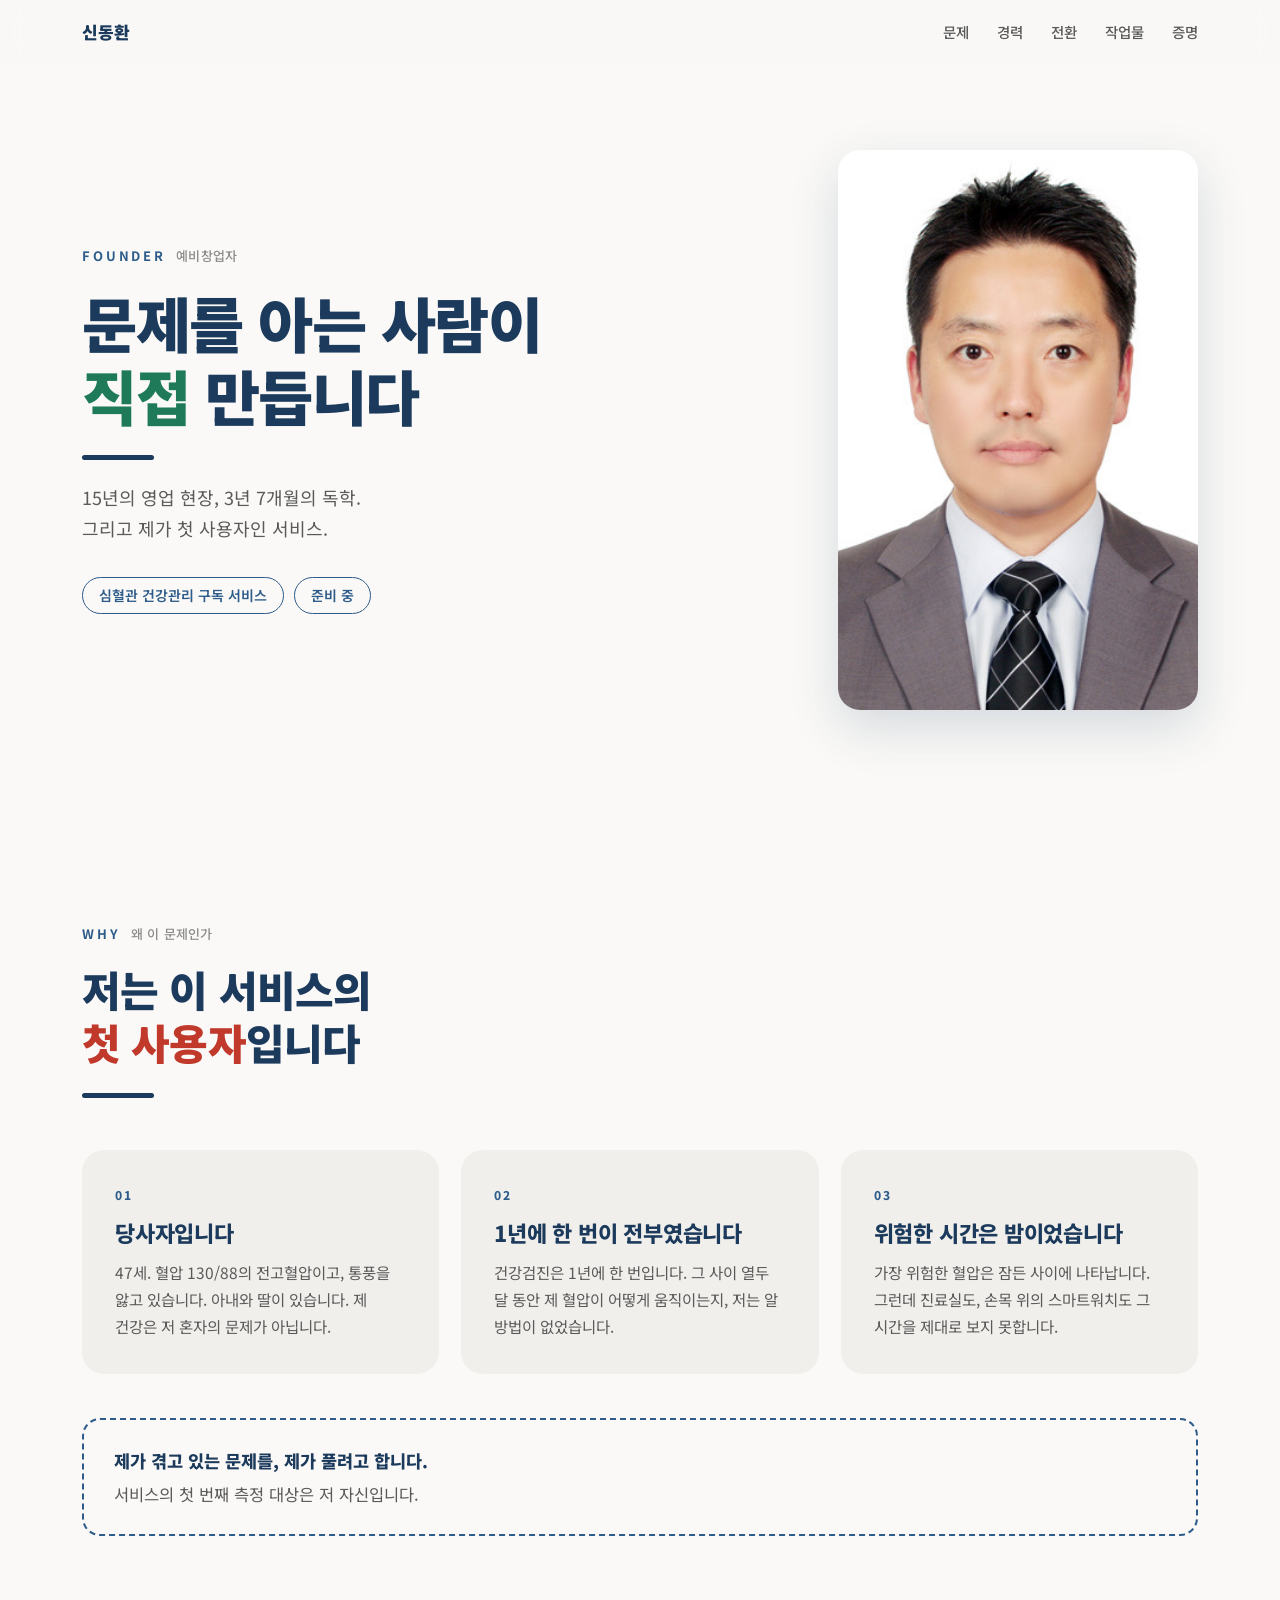
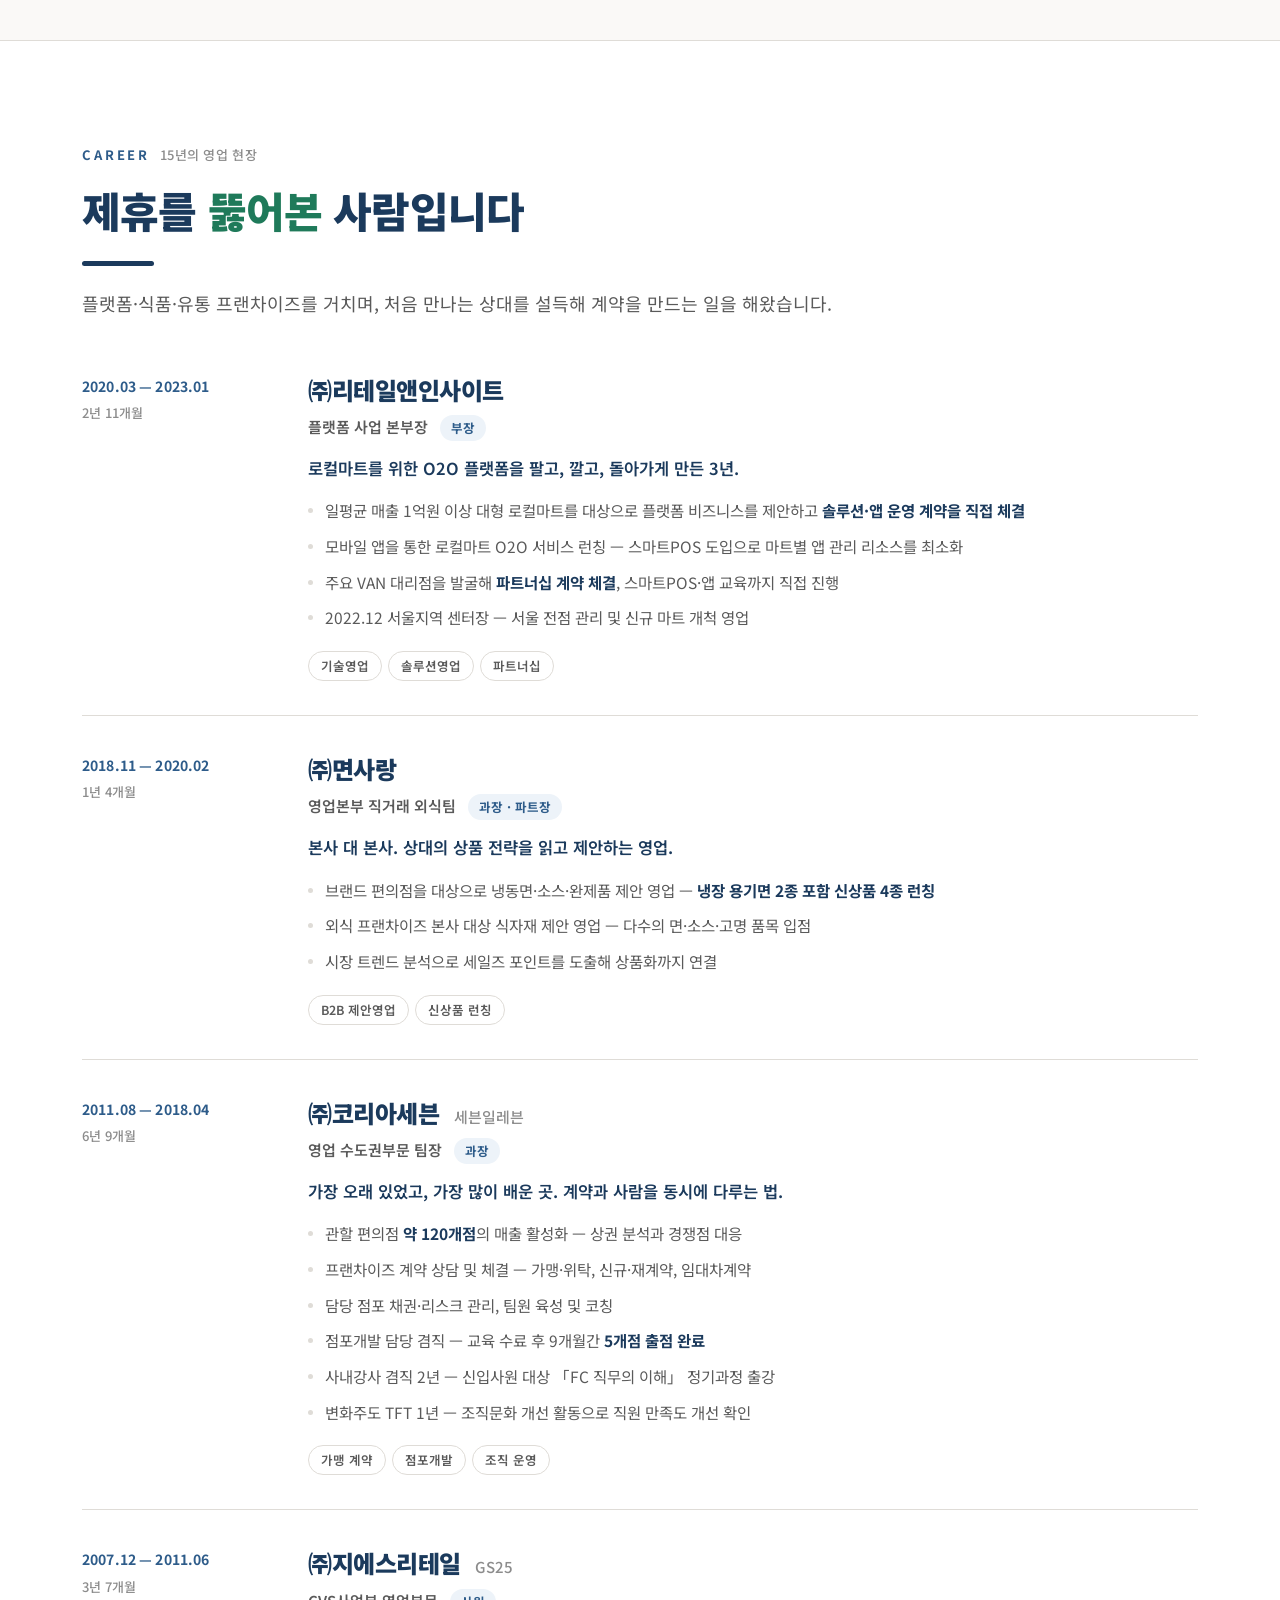
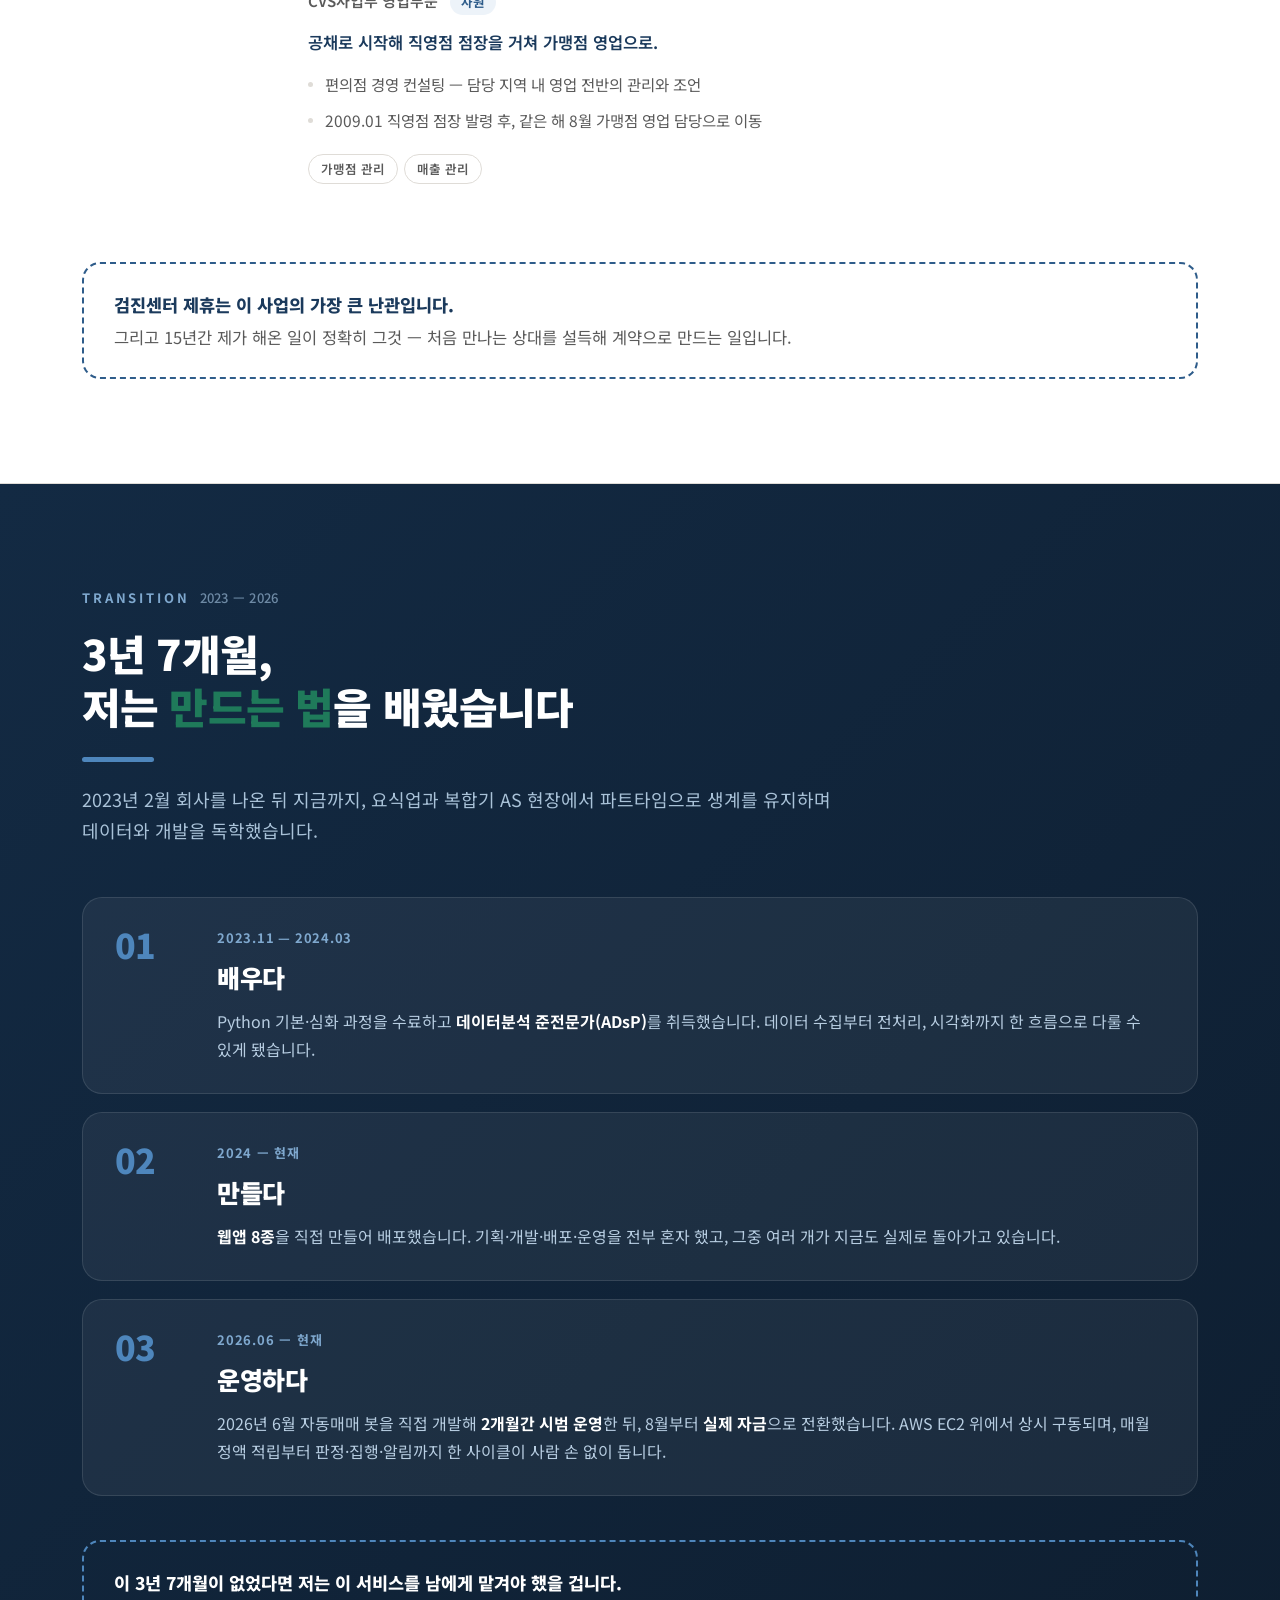
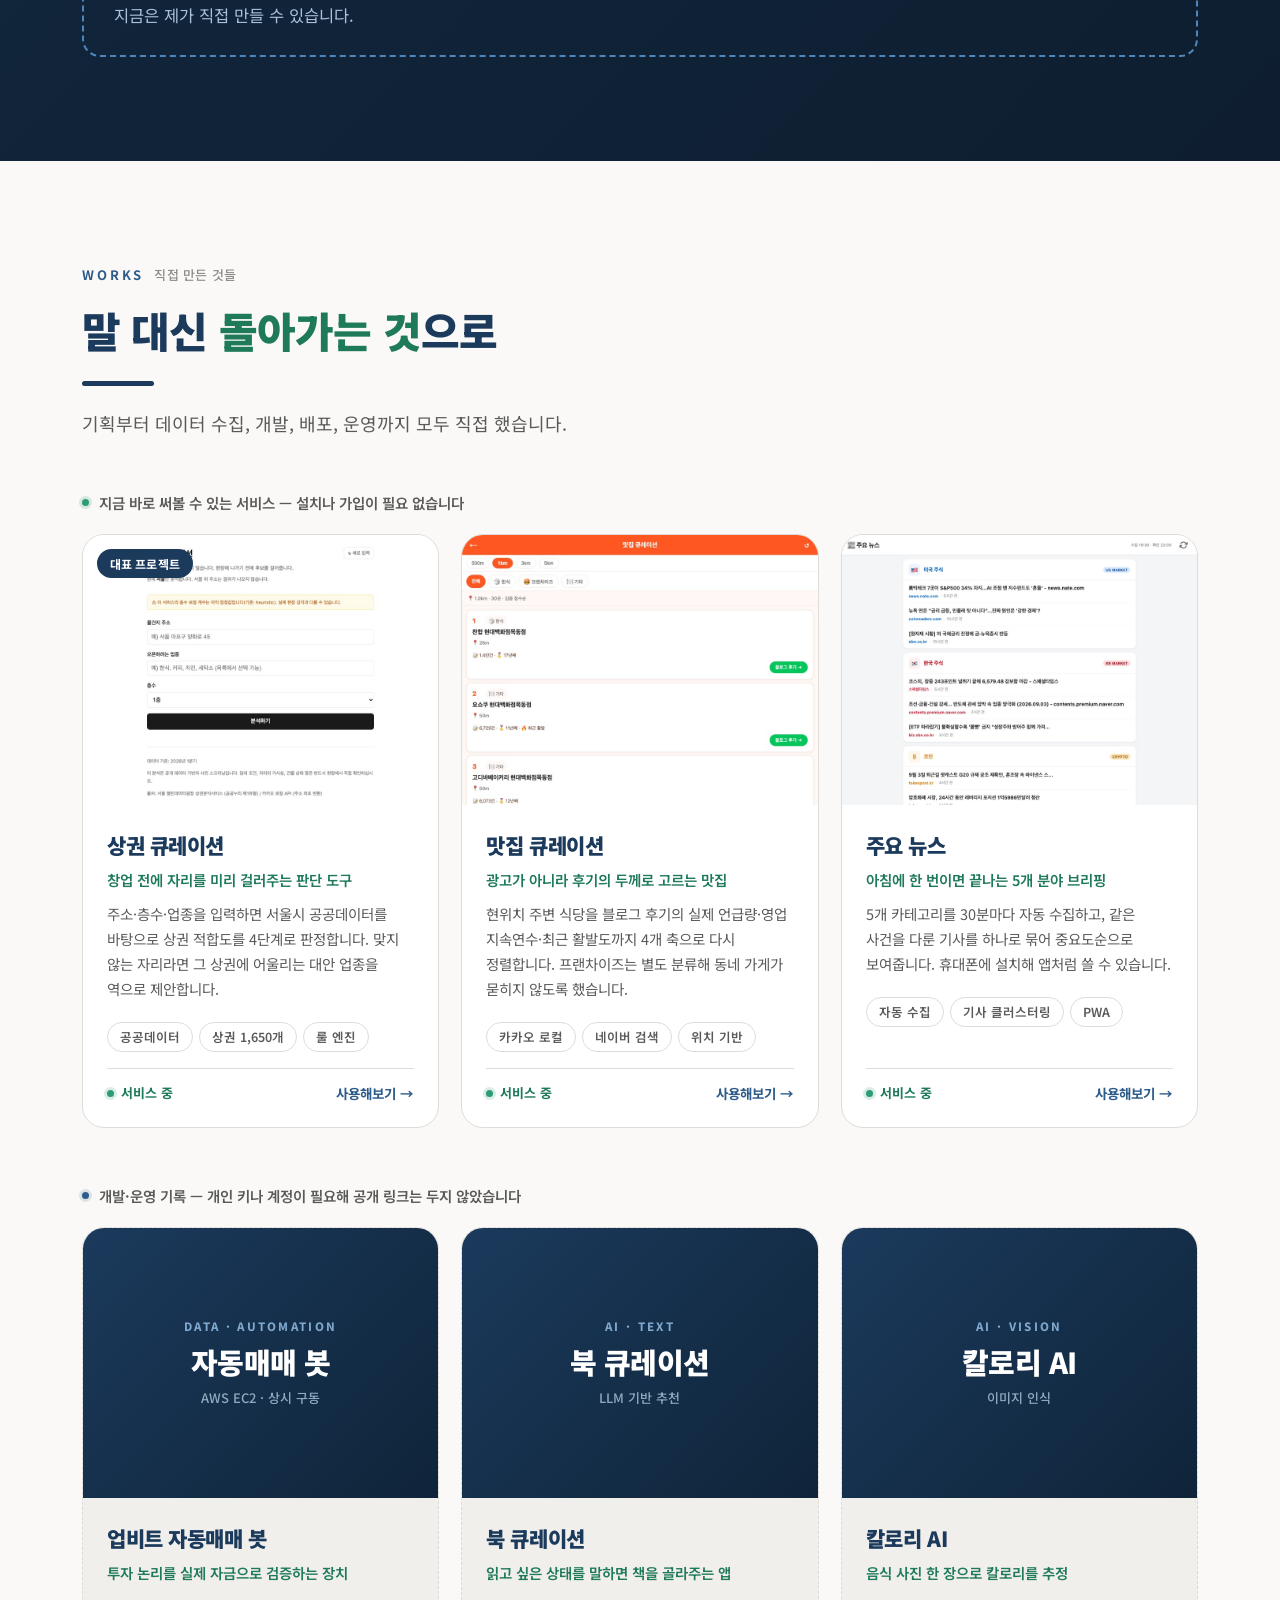
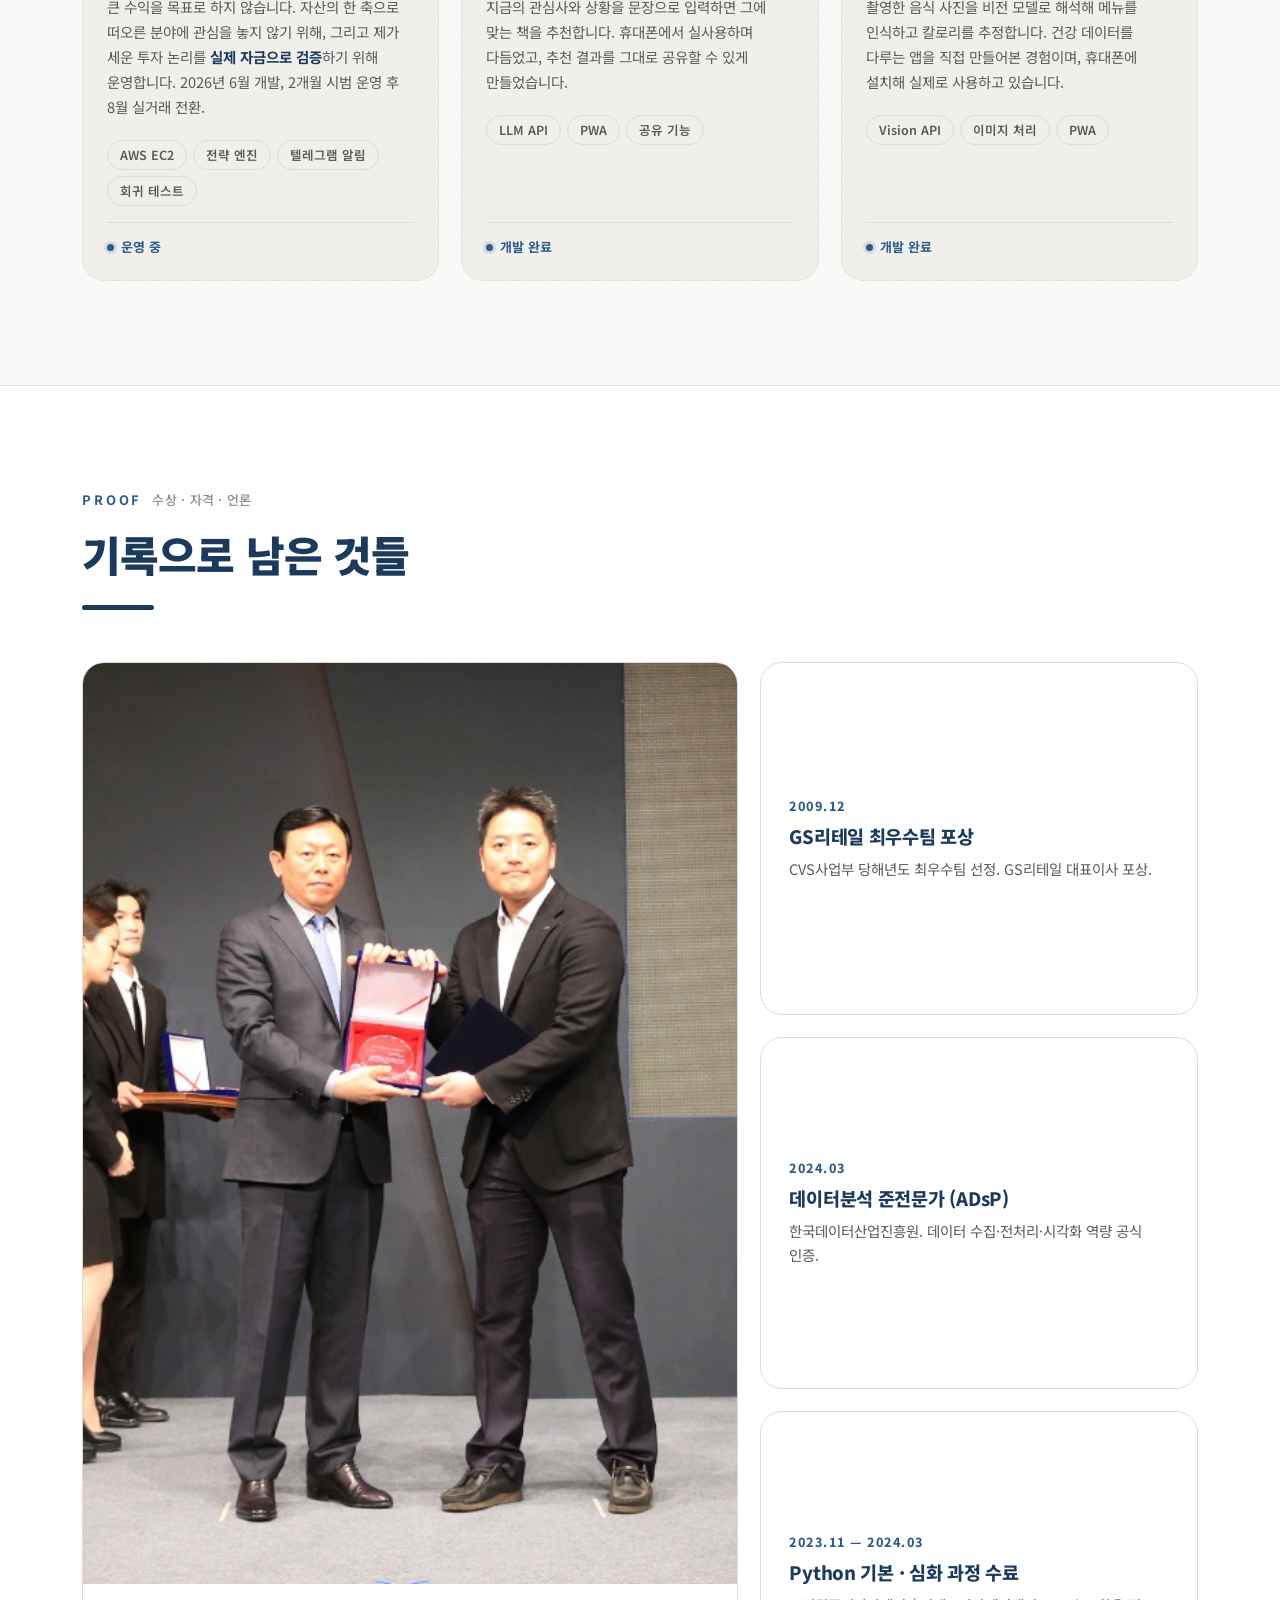
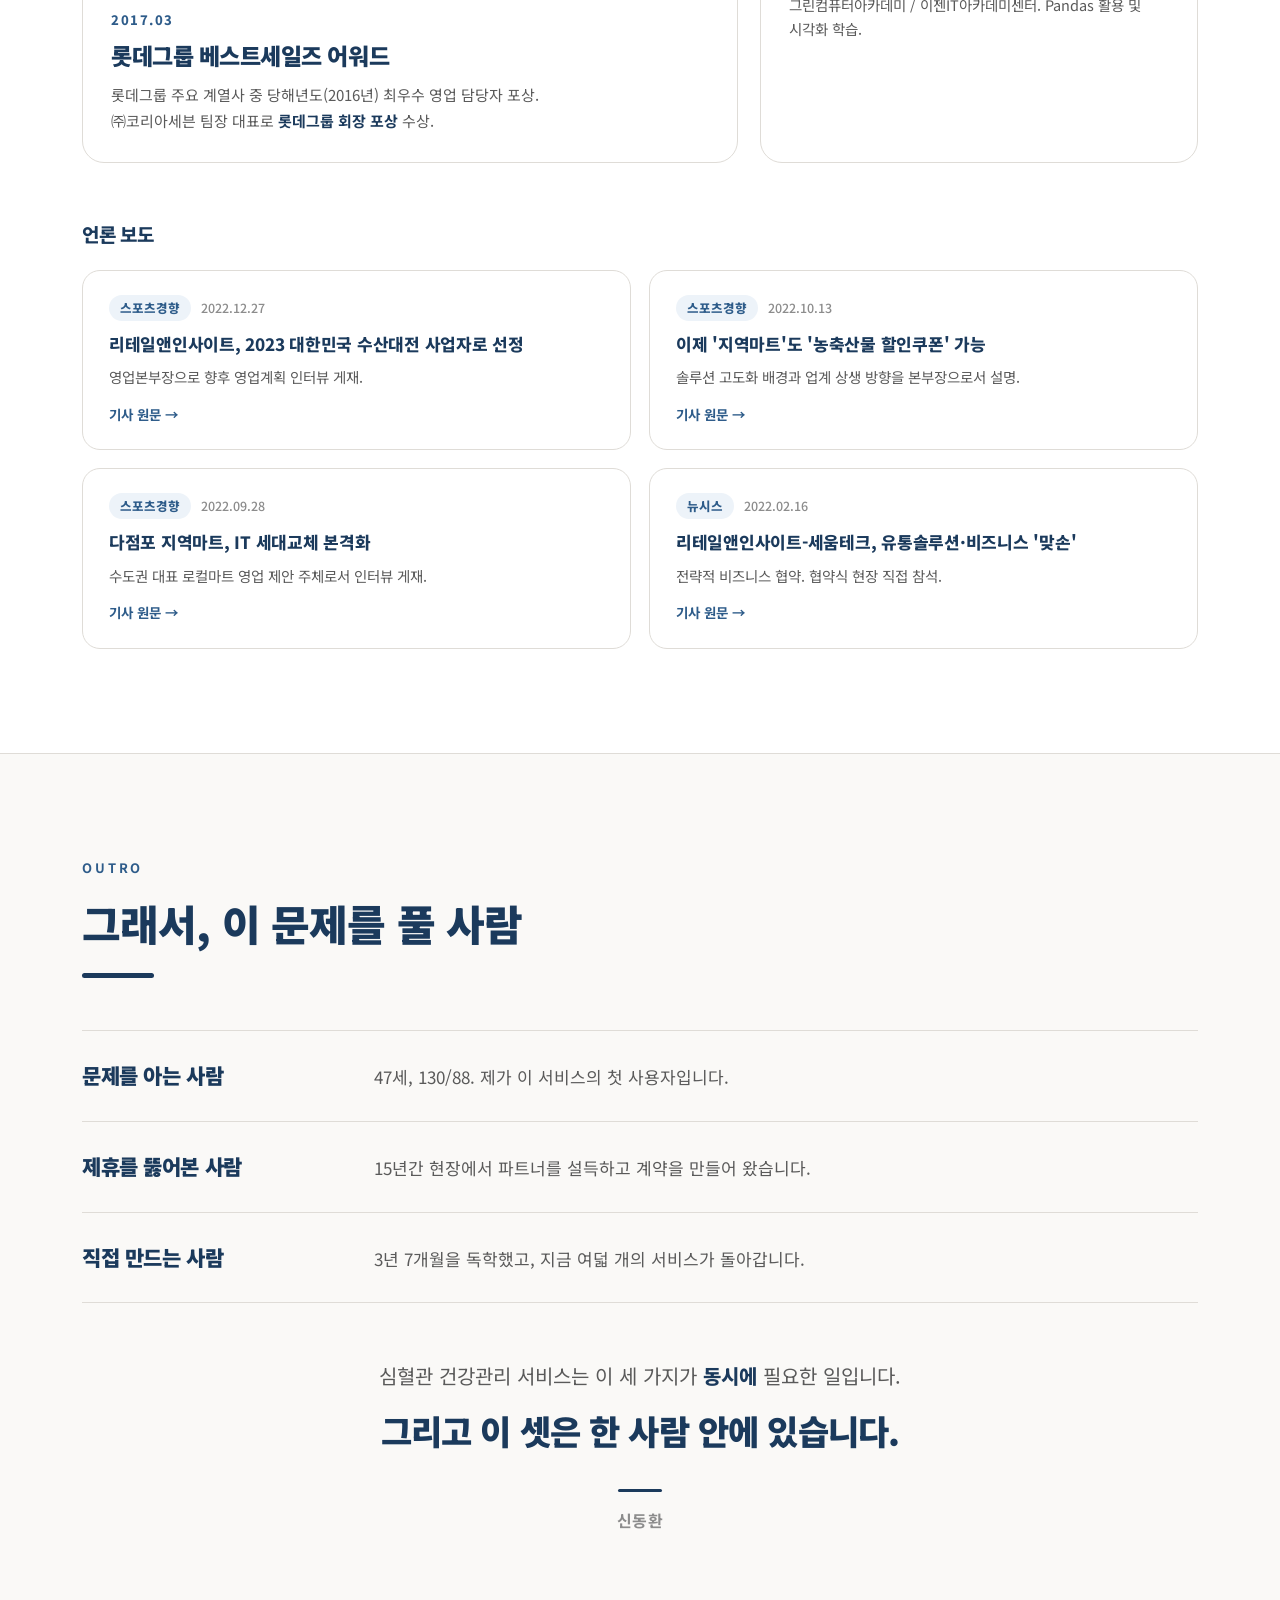
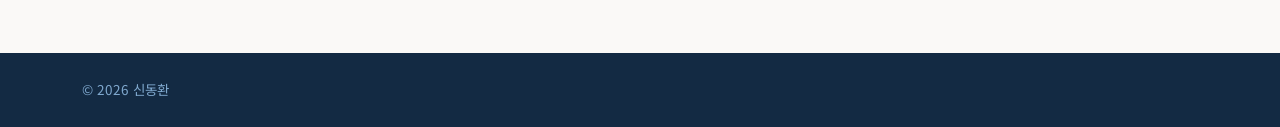
==== index.html @ 1e77ab11 "경력기술서 홈페이지 초판 — 모두의창업 지원용 구직용 career 홈페이지와 분리된 창업 문맥 전용 페이지. 7개 섹션(Hero/왜 이 문제인가/경력/전환/작업물/증명/아웃트로)," ====
<!doctype html>
<html lang="ko">
<head>
<meta charset="utf-8">
<meta name="viewport" content="width=device-width,initial-scale=1">
<title>신동환 | 심혈관 건강관리 서비스를 준비하는 사람</title>
<meta name="description" content="15년 영업 현장과 3년 7개월의 독학. 야간 고혈압을 찾아 검진까지 연결하는 심혈관 건강관리 구독 서비스를 준비하고 있습니다.">
<meta property="og:type" content="website">
<meta property="og:title" content="신동환 | 문제를 아는 사람이 직접 만듭니다">
<meta property="og:description" content="15년 영업 현장과 3년 7개월의 독학. 심혈관 건강관리 구독 서비스를 준비하고 있습니다.">
<link rel="preconnect" href="https://fonts.googleapis.com">
<link rel="preconnect" href="https://fonts.gstatic.com" crossorigin>
<link href="https://fonts.googleapis.com/css2?family=Noto+Sans+KR:wght@300;400;500;700;900&display=swap" rel="stylesheet">
<link rel="stylesheet" href="style.css?v=20260910">
</head>
<body>

<!-- ============ NAV ============ -->
<nav id="nav">
  <div class="container nav-inner">
    <a href="#top" class="nav-logo">신동환</a>
    <ul class="nav-menu">
      <li><a href="#why">문제</a></li>
      <li><a href="#career">경력</a></li>
      <li><a href="#transition">전환</a></li>
      <li><a href="#works">작업물</a></li>
      <li><a href="#proof">증명</a></li>
    </ul>
  </div>
</nav>

<!-- ============ 1. HERO ============ -->
<header id="top" class="hero">
  <div class="container hero-inner">
    <div class="hero-text">
      <div class="label r" style="--i:1">FOUNDER<span class="ko">예비창업자</span></div>
      <h1 class="r" style="--i:2">문제를 아는 사람이<br><span class="gr">직접</span> 만듭니다</h1>
      <div class="rule r" style="--i:3"></div>
      <p class="sub r" style="--i:4">15년의 영업 현장, 3년 7개월의 독학.<br>그리고 제가 첫 사용자인 서비스.</p>
      <div class="hero-tags r" style="--i:5">
        <span class="chip">심혈관 건강관리 구독 서비스</span>
        <span class="chip">준비 중</span>
      </div>
    </div>
    <div class="hero-photo r" style="--i:3">
      <img src="assets/profile.jpg" alt="신동환" width="420" height="560">
    </div>
  </div>
</header>

<!-- ============ 2. WHY ============ -->
<section id="why" class="section">
  <div class="container">
    <div class="head fade-up">
      <div class="label">WHY<span class="ko">왜 이 문제인가</span></div>
      <h2>저는 이 서비스의<br><span class="em">첫 사용자</span>입니다</h2>
      <div class="rule"></div>
    </div>

    <div class="grid g3">
      <div class="card fade-up">
        <div class="num">01</div>
        <h3>당사자입니다</h3>
        <p>47세. 혈압 130/88의 전고혈압이고, 통풍을 앓고 있습니다. 아내와 딸이 있습니다. 제 건강은 저 혼자의 문제가 아닙니다.</p>
      </div>
      <div class="card fade-up" style="transition-delay:.1s">
        <div class="num">02</div>
        <h3>1년에 한 번이 전부였습니다</h3>
        <p>건강검진은 1년에 한 번입니다. 그 사이 열두 달 동안 제 혈압이 어떻게 움직이는지, 저는 알 방법이 없었습니다.</p>
      </div>
      <div class="card fade-up" style="transition-delay:.2s">
        <div class="num">03</div>
        <h3>위험한 시간은 밤이었습니다</h3>
        <p>가장 위험한 혈압은 잠든 사이에 나타납니다. 그런데 진료실도, 손목 위의 스마트워치도 그 시간을 제대로 보지 못합니다.</p>
      </div>
    </div>

    <div class="callout fade-up">
      <b>제가 겪고 있는 문제를, 제가 풀려고 합니다.</b>
      서비스의 첫 번째 측정 대상은 저 자신입니다.
    </div>
  </div>
</section>

<!-- ============ 3. CAREER ============ -->
<section id="career" class="section section-alt">
  <div class="container">
    <div class="head fade-up">
      <div class="label">CAREER<span class="ko">15년의 영업 현장</span></div>
      <h2>제휴를 <span class="gr">뚫어본</span> 사람입니다</h2>
      <div class="rule"></div>
      <p class="sub">플랫폼·식품·유통 프랜차이즈를 거치며, 처음 만나는 상대를 설득해 계약을 만드는 일을 해왔습니다.</p>
    </div>

    <div class="tl">

      <article class="tl-item fade-up">
        <div class="tl-period">
          <span class="tl-date">2020.03 — 2023.01</span>
          <span class="tl-dur">2년 11개월</span>
        </div>
        <div class="tl-body">
          <div class="tl-co">㈜리테일앤인사이트</div>
          <div class="tl-role">플랫폼 사업 본부장 <span class="tl-rank">부장</span></div>
          <p class="tl-lead">로컬마트를 위한 O2O 플랫폼을 팔고, 깔고, 돌아가게 만든 3년.</p>
          <ul class="tl-list">
            <li>일평균 매출 1억원 이상 대형 로컬마트를 대상으로 플랫폼 비즈니스를 제안하고 <b>솔루션·앱 운영 계약을 직접 체결</b></li>
            <li>모바일 앱을 통한 로컬마트 O2O 서비스 런칭 — 스마트POS 도입으로 마트별 앱 관리 리소스를 최소화</li>
            <li>주요 VAN 대리점을 발굴해 <b>파트너십 계약 체결</b>, 스마트POS·앱 교육까지 직접 진행</li>
            <li>2022.12 서울지역 센터장 — 서울 전점 관리 및 신규 마트 개척 영업</li>
          </ul>
          <div class="tl-tags"><span class="chip sm">기술영업</span><span class="chip sm">솔루션영업</span><span class="chip sm">파트너십</span></div>
        </div>
      </article>

      <article class="tl-item fade-up">
        <div class="tl-period">
          <span class="tl-date">2018.11 — 2020.02</span>
          <span class="tl-dur">1년 4개월</span>
        </div>
        <div class="tl-body">
          <div class="tl-co">㈜면사랑</div>
          <div class="tl-role">영업본부 직거래 외식팀 <span class="tl-rank">과장 · 파트장</span></div>
          <p class="tl-lead">본사 대 본사. 상대의 상품 전략을 읽고 제안하는 영업.</p>
          <ul class="tl-list">
            <li>브랜드 편의점을 대상으로 냉동면·소스·완제품 제안 영업 — <b>냉장 용기면 2종 포함 신상품 4종 런칭</b></li>
            <li>외식 프랜차이즈 본사 대상 식자재 제안 영업 — 다수의 면·소스·고명 품목 입점</li>
            <li>시장 트렌드 분석으로 세일즈 포인트를 도출해 상품화까지 연결</li>
          </ul>
          <div class="tl-tags"><span class="chip sm">B2B 제안영업</span><span class="chip sm">신상품 런칭</span></div>
        </div>
      </article>

      <article class="tl-item fade-up">
        <div class="tl-period">
          <span class="tl-date">2011.08 — 2018.04</span>
          <span class="tl-dur">6년 9개월</span>
        </div>
        <div class="tl-body">
          <div class="tl-co">㈜코리아세븐 <span class="tl-sub">세븐일레븐</span></div>
          <div class="tl-role">영업 수도권부문 팀장 <span class="tl-rank">과장</span></div>
          <p class="tl-lead">가장 오래 있었고, 가장 많이 배운 곳. 계약과 사람을 동시에 다루는 법.</p>
          <ul class="tl-list">
            <li>관할 편의점 <b>약 120개점</b>의 매출 활성화 — 상권 분석과 경쟁점 대응</li>
            <li>프랜차이즈 계약 상담 및 체결 — 가맹·위탁, 신규·재계약, 임대차계약</li>
            <li>담당 점포 채권·리스크 관리, 팀원 육성 및 코칭</li>
            <li>점포개발 담당 겸직 — 교육 수료 후 9개월간 <b>5개점 출점 완료</b></li>
            <li>사내강사 겸직 2년 — 신입사원 대상 「FC 직무의 이해」 정기과정 출강</li>
            <li>변화주도 TFT 1년 — 조직문화 개선 활동으로 직원 만족도 개선 확인</li>
          </ul>
          <div class="tl-tags"><span class="chip sm">가맹 계약</span><span class="chip sm">점포개발</span><span class="chip sm">조직 운영</span></div>
        </div>
      </article>

      <article class="tl-item fade-up">
        <div class="tl-period">
          <span class="tl-date">2007.12 — 2011.06</span>
          <span class="tl-dur">3년 7개월</span>
        </div>
        <div class="tl-body">
          <div class="tl-co">㈜지에스리테일 <span class="tl-sub">GS25</span></div>
          <div class="tl-role">CVS사업부 영업부문 <span class="tl-rank">사원</span></div>
          <p class="tl-lead">공채로 시작해 직영점 점장을 거쳐 가맹점 영업으로.</p>
          <ul class="tl-list">
            <li>편의점 경영 컨설팅 — 담당 지역 내 영업 전반의 관리와 조언</li>
            <li>2009.01 직영점 점장 발령 후, 같은 해 8월 가맹점 영업 담당으로 이동</li>
          </ul>
          <div class="tl-tags"><span class="chip sm">가맹점 관리</span><span class="chip sm">매출 관리</span></div>
        </div>
      </article>

    </div>

    <div class="callout fade-up">
      <b>검진센터 제휴는 이 사업의 가장 큰 난관입니다.</b>
      그리고 15년간 제가 해온 일이 정확히 그것 — 처음 만나는 상대를 설득해 계약으로 만드는 일입니다.
    </div>
  </div>
</section>

<!-- ============ 4. TRANSITION ============ -->
<section id="transition" class="section section-dark">
  <div class="container">
    <div class="head fade-up">
      <div class="label">TRANSITION<span class="ko">2023 — 2026</span></div>
      <h2>3년 7개월,<br>저는 <span class="gr">만드는 법</span>을 배웠습니다</h2>
      <div class="rule"></div>
      <p class="sub">2023년 2월 회사를 나온 뒤 지금까지, 요식업과 복합기 AS 현장에서 파트타임으로 생계를 유지하며 데이터와 개발을 독학했습니다.</p>
    </div>

    <div class="steps">
      <div class="step fade-up">
        <div class="step-no">01</div>
        <div class="step-body">
          <div class="step-when">2023.11 — 2024.03</div>
          <h3>배우다</h3>
          <p>Python 기본·심화 과정을 수료하고 <b>데이터분석 준전문가(ADsP)</b>를 취득했습니다. 데이터 수집부터 전처리, 시각화까지 한 흐름으로 다룰 수 있게 됐습니다.</p>
        </div>
      </div>
      <div class="step fade-up" style="transition-delay:.12s">
        <div class="step-no">02</div>
        <div class="step-body">
          <div class="step-when">2024 — 현재</div>
          <h3>만들다</h3>
          <p><b>웹앱 8종</b>을 직접 만들어 배포했습니다. 기획·개발·배포·운영을 전부 혼자 했고, 그중 여러 개가 지금도 실제로 돌아가고 있습니다.</p>
        </div>
      </div>
      <div class="step fade-up" style="transition-delay:.24s">
        <div class="step-no">03</div>
        <div class="step-body">
          <div class="step-when">2026.06 — 현재</div>
          <h3>운영하다</h3>
          <p>2026년 6월 자동매매 봇을 직접 개발해 <b>2개월간 시범 운영</b>한 뒤, 8월부터 <b>실제 자금</b>으로 전환했습니다. AWS EC2 위에서 상시 구동되며, 매월 정액 적립부터 판정·집행·알림까지 한 사이클이 사람 손 없이 돕니다.</p>
        </div>
      </div>
    </div>

    <div class="callout dark fade-up">
      <b>이 3년 7개월이 없었다면 저는 이 서비스를 남에게 맡겨야 했을 겁니다.</b>
      지금은 제가 직접 만들 수 있습니다.
    </div>
  </div>
</section>

<!-- ============ 5. WORKS ============ -->
<section id="works" class="section">
  <div class="container">
    <div class="head fade-up">
      <div class="label">WORKS<span class="ko">직접 만든 것들</span></div>
      <h2>말 대신 <span class="gr">돌아가는 것</span>으로</h2>
      <div class="rule"></div>
      <p class="sub">기획부터 데이터 수집, 개발, 배포, 운영까지 모두 직접 했습니다.</p>
    </div>

    <div class="works-note fade-up"><span class="dot live"></span>지금 바로 써볼 수 있는 서비스 — 설치나 가입이 필요 없습니다</div>

    <div class="works-grid">

      <a class="work-card fade-up" href="https://dhshin6023.github.io/sanggwon-curation/" target="_blank" rel="noopener noreferrer">
        <div class="work-thumb">
          <img src="assets/works/sanggwon.jpg" alt="상권 큐레이션 실행 화면" loading="lazy" width="900" height="684">
          <span class="work-badge">대표 프로젝트</span>
        </div>
        <div class="work-body">
          <h3 class="work-title">상권 큐레이션</h3>
          <p class="work-lead">창업 전에 자리를 미리 걸러주는 판단 도구</p>
          <p class="work-desc">주소·층수·업종을 입력하면 서울시 공공데이터를 바탕으로 상권 적합도를 4단계로 판정합니다. 맞지 않는 자리라면 그 상권에 어울리는 대안 업종을 역으로 제안합니다.</p>
          <div class="work-tags"><span class="chip sm">공공데이터</span><span class="chip sm">상권 1,650개</span><span class="chip sm">룰 엔진</span></div>
          <div class="work-footer"><span class="work-live"><span class="dot live"></span>서비스 중</span><span class="work-link">사용해보기 →</span></div>
        </div>
      </a>

      <a class="work-card fade-up" href="https://dhshin6023.github.io/matzip-curation/" target="_blank" rel="noopener noreferrer" style="transition-delay:.1s">
        <div class="work-thumb">
          <img src="assets/works/matzip.jpg" alt="맛집 큐레이션 실행 화면" loading="lazy" width="900" height="684">
        </div>
        <div class="work-body">
          <h3 class="work-title">맛집 큐레이션</h3>
          <p class="work-lead">광고가 아니라 후기의 두께로 고르는 맛집</p>
          <p class="work-desc">현위치 주변 식당을 블로그 후기의 실제 언급량·영업 지속연수·최근 활발도까지 4개 축으로 다시 정렬합니다. 프랜차이즈는 별도 분류해 동네 가게가 묻히지 않도록 했습니다.</p>
          <div class="work-tags"><span class="chip sm">카카오 로컬</span><span class="chip sm">네이버 검색</span><span class="chip sm">위치 기반</span></div>
          <div class="work-footer"><span class="work-live"><span class="dot live"></span>서비스 중</span><span class="work-link">사용해보기 →</span></div>
        </div>
      </a>

      <a class="work-card fade-up" href="https://dhshin6023.github.io/news-app/" target="_blank" rel="noopener noreferrer" style="transition-delay:.2s">
        <div class="work-thumb">
          <img src="assets/works/news.jpg" alt="주요 뉴스 실행 화면" loading="lazy" width="900" height="684">
        </div>
        <div class="work-body">
          <h3 class="work-title">주요 뉴스</h3>
          <p class="work-lead">아침에 한 번이면 끝나는 5개 분야 브리핑</p>
          <p class="work-desc">5개 카테고리를 30분마다 자동 수집하고, 같은 사건을 다룬 기사를 하나로 묶어 중요도순으로 보여줍니다. 휴대폰에 설치해 앱처럼 쓸 수 있습니다.</p>
          <div class="work-tags"><span class="chip sm">자동 수집</span><span class="chip sm">기사 클러스터링</span><span class="chip sm">PWA</span></div>
          <div class="work-footer"><span class="work-live"><span class="dot live"></span>서비스 중</span><span class="work-link">사용해보기 →</span></div>
        </div>
      </a>

    </div>

    <div class="works-note second fade-up"><span class="dot rec"></span>개발·운영 기록 — 개인 키나 계정이 필요해 공개 링크는 두지 않았습니다</div>

    <div class="works-grid">

      <article class="work-card rec fade-up">
        <div class="work-thumb rec-thumb">
          <div class="rec-mark">
            <span class="rec-kind">DATA · AUTOMATION</span>
            <span class="rec-name">자동매매 봇</span>
            <span class="rec-meta">AWS EC2 · 상시 구동</span>
          </div>
        </div>
        <div class="work-body">
          <h3 class="work-title">업비트 자동매매 봇</h3>
          <p class="work-lead">투자 논리를 실제 자금으로 검증하는 장치</p>
          <p class="work-desc">큰 수익을 목표로 하지 않습니다. 자산의 한 축으로 떠오른 분야에 관심을 놓지 않기 위해, 그리고 제가 세운 투자 논리를 <b>실제 자금으로 검증</b>하기 위해 운영합니다. 2026년 6월 개발, 2개월 시범 운영 후 8월 실거래 전환.</p>
          <div class="work-tags"><span class="chip sm">AWS EC2</span><span class="chip sm">전략 엔진</span><span class="chip sm">텔레그램 알림</span><span class="chip sm">회귀 테스트</span></div>
          <div class="work-footer"><span class="work-live rec"><span class="dot rec"></span>운영 중</span></div>
        </div>
      </article>

      <article class="work-card rec fade-up" style="transition-delay:.1s">
        <div class="work-thumb rec-thumb">
          <div class="rec-mark">
            <span class="rec-kind">AI · TEXT</span>
            <span class="rec-name">북 큐레이션</span>
            <span class="rec-meta">LLM 기반 추천</span>
          </div>
        </div>
        <div class="work-body">
          <h3 class="work-title">북 큐레이션</h3>
          <p class="work-lead">읽고 싶은 상태를 말하면 책을 골라주는 앱</p>
          <p class="work-desc">지금의 관심사와 상황을 문장으로 입력하면 그에 맞는 책을 추천합니다. 휴대폰에서 실사용하며 다듬었고, 추천 결과를 그대로 공유할 수 있게 만들었습니다.</p>
          <div class="work-tags"><span class="chip sm">LLM API</span><span class="chip sm">PWA</span><span class="chip sm">공유 기능</span></div>
          <div class="work-footer"><span class="work-live rec"><span class="dot rec"></span>개발 완료</span></div>
        </div>
      </article>

      <article class="work-card rec fade-up" style="transition-delay:.2s">
        <div class="work-thumb rec-thumb">
          <div class="rec-mark">
            <span class="rec-kind">AI · VISION</span>
            <span class="rec-name">칼로리 AI</span>
            <span class="rec-meta">이미지 인식</span>
          </div>
        </div>
        <div class="work-body">
          <h3 class="work-title">칼로리 AI</h3>
          <p class="work-lead">음식 사진 한 장으로 칼로리를 추정</p>
          <p class="work-desc">촬영한 음식 사진을 비전 모델로 해석해 메뉴를 인식하고 칼로리를 추정합니다. 건강 데이터를 다루는 앱을 직접 만들어본 경험이며, 휴대폰에 설치해 실제로 사용하고 있습니다.</p>
          <div class="work-tags"><span class="chip sm">Vision API</span><span class="chip sm">이미지 처리</span><span class="chip sm">PWA</span></div>
          <div class="work-footer"><span class="work-live rec"><span class="dot rec"></span>개발 완료</span></div>
        </div>
      </article>

    </div>
  </div>
</section>

<!-- ============ 6. PROOF ============ -->
<section id="proof" class="section section-alt">
  <div class="container">
    <div class="head fade-up">
      <div class="label">PROOF<span class="ko">수상 · 자격 · 언론</span></div>
      <h2>기록으로 남은 것들</h2>
      <div class="rule"></div>
    </div>

    <div class="proof-top">
      <div class="award-hero fade-up">
        <div class="award-img"><img src="assets/award_lotte.jpg" alt="롯데그룹 베스트세일즈 어워드 수상" loading="lazy"></div>
        <div class="award-txt">
          <div class="award-year">2017.03</div>
          <h3>롯데그룹 베스트세일즈 어워드</h3>
          <p>롯데그룹 주요 계열사 중 당해년도(2016년) 최우수 영업 담당자 포상.<br>㈜코리아세븐 팀장 대표로 <b>롯데그룹 회장 포상</b> 수상.</p>
        </div>
      </div>

      <div class="proof-side">
        <div class="mini fade-up">
          <div class="mini-year">2009.12</div>
          <h4>GS리테일 최우수팀 포상</h4>
          <p>CVS사업부 당해년도 최우수팀 선정. GS리테일 대표이사 포상.</p>
        </div>
        <div class="mini fade-up" style="transition-delay:.08s">
          <div class="mini-year">2024.03</div>
          <h4>데이터분석 준전문가 (ADsP)</h4>
          <p>한국데이터산업진흥원. 데이터 수집·전처리·시각화 역량 공식 인증.</p>
        </div>
        <div class="mini fade-up" style="transition-delay:.16s">
          <div class="mini-year">2023.11 — 2024.03</div>
          <h4>Python 기본 · 심화 과정 수료</h4>
          <p>그린컴퓨터아카데미 / 이젠IT아카데미센터. Pandas 활용 및 시각화 학습.</p>
        </div>
      </div>
    </div>

    <div class="media-head fade-up">언론 보도</div>
    <div class="media-grid">
      <a class="media-card fade-up" href="https://sports.khan.co.kr/bizlife/sk_index.html?art_id=202212270843003&sec_id=561901" target="_blank" rel="noopener noreferrer">
        <div class="media-meta"><span class="media-source">스포츠경향</span><span class="media-date">2022.12.27</span></div>
        <h3>리테일앤인사이트, 2023 대한민국 수산대전 사업자로 선정</h3>
        <p>영업본부장으로 향후 영업계획 인터뷰 게재.</p>
        <span class="media-link">기사 원문 →</span>
      </a>
      <a class="media-card fade-up" href="https://n.news.naver.com/article/144/0000842039?lfrom=kakao" target="_blank" rel="noopener noreferrer" style="transition-delay:.08s">
        <div class="media-meta"><span class="media-source">스포츠경향</span><span class="media-date">2022.10.13</span></div>
        <h3>이제 '지역마트'도 '농축산물 할인쿠폰' 가능</h3>
        <p>솔루션 고도화 배경과 업계 상생 방향을 본부장으로서 설명.</p>
        <span class="media-link">기사 원문 →</span>
      </a>
      <a class="media-card fade-up" href="https://n.news.naver.com/article/144/0000839218?lfrom=kakao" target="_blank" rel="noopener noreferrer" style="transition-delay:.16s">
        <div class="media-meta"><span class="media-source">스포츠경향</span><span class="media-date">2022.09.28</span></div>
        <h3>다점포 지역마트, IT 세대교체 본격화</h3>
        <p>수도권 대표 로컬마트 영업 제안 주체로서 인터뷰 게재.</p>
        <span class="media-link">기사 원문 →</span>
      </a>
      <a class="media-card fade-up" href="http://naver.me/FzIhULae" target="_blank" rel="noopener noreferrer" style="transition-delay:.24s">
        <div class="media-meta"><span class="media-source">뉴시스</span><span class="media-date">2022.02.16</span></div>
        <h3>리테일앤인사이트-세움테크, 유통솔루션·비즈니스 '맞손'</h3>
        <p>전략적 비즈니스 협약. 협약식 현장 직접 참석.</p>
        <span class="media-link">기사 원문 →</span>
      </a>
    </div>
  </div>
</section>

<!-- ============ 7. OUTRO ============ -->
<section id="outro" class="section outro">
  <div class="container">
    <div class="head fade-up">
      <div class="label">OUTRO</div>
      <h2>그래서, 이 문제를 풀 사람</h2>
      <div class="rule"></div>
    </div>

    <div class="outro-list">
      <div class="outro-row fade-up">
        <div class="outro-k">문제를 아는 사람</div>
        <div class="outro-v">47세, 130/88. 제가 이 서비스의 첫 사용자입니다.</div>
      </div>
      <div class="outro-row fade-up" style="transition-delay:.1s">
        <div class="outro-k">제휴를 뚫어본 사람</div>
        <div class="outro-v">15년간 현장에서 파트너를 설득하고 계약을 만들어 왔습니다.</div>
      </div>
      <div class="outro-row fade-up" style="transition-delay:.2s">
        <div class="outro-k">직접 만드는 사람</div>
        <div class="outro-v">3년 7개월을 독학했고, 지금 여덟 개의 서비스가 돌아갑니다.</div>
      </div>
    </div>

    <div class="outro-close fade-up">
      <p class="oc-1">심혈관 건강관리 서비스는 이 세 가지가 <b>동시에</b> 필요한 일입니다.</p>
      <p class="oc-2">그리고 이 셋은 한 사람 안에 있습니다.</p>
      <div class="oc-sign">신동환</div>
    </div>
  </div>
</section>

<footer>
  <div class="container">© 2026 신동환</div>
</footer>

<script src="script.js?v=20260910"></script>
</body>
</html>
---- style.css ----
/* =========================================================
   신동환 — Founder Page
   도식도(모두의창업 아이디어소개서) 톤 & 매너 이식
   ========================================================= */

:root{
  --navy:#1B3A5C;
  --navy-d:#132A43;
  --navy-l:#2E5C8A;
  --navy-pale:#EDF3F9;
  --green:#1F7A5A;
  --green-l:#2E9B75;
  --red:#C0392B;
  --bg:#FAF9F7;
  --card:#F1EFEC;
  --line:#DFDCD7;
  --ink:#1A1A1A;
  --ink-2:#5A5A5A;
  --ink-3:#8C8C8C;
  --maxw:1180px;
}

*{box-sizing:border-box;margin:0;padding:0}
html{scroll-behavior:smooth;scroll-padding-top:70px}
body{
  background:var(--bg);color:var(--ink);
  font-family:'Noto Sans KR',-apple-system,BlinkMacSystemFont,'Apple SD Gothic Neo',sans-serif;
  font-weight:400;line-height:1.6;-webkit-font-smoothing:antialiased;
  word-break:keep-all;
}
img{max-width:100%;display:block}
a{text-decoration:none;color:inherit}
ul{list-style:none}

.container{max-width:var(--maxw);margin:0 auto;padding:0 32px}

/* ===== 공통 타이포 (도식 문법) ===== */
.label{
  font-size:13px;font-weight:700;letter-spacing:.22em;color:var(--navy-l);
  text-transform:uppercase;margin-bottom:18px;
}
.label .ko{letter-spacing:.02em;color:var(--ink-3);font-weight:500;margin-left:10px;text-transform:none}
h1{font-size:60px;font-weight:900;line-height:1.22;color:var(--navy);letter-spacing:-.025em}
h2{font-size:42px;font-weight:900;line-height:1.26;color:var(--navy);letter-spacing:-.02em}
h1 .em,h2 .em{color:var(--red)}
h1 .gr,h2 .gr{color:var(--green)}
.rule{width:72px;height:5px;background:var(--navy);border-radius:3px;margin-top:24px}
.sub{font-size:18px;font-weight:400;color:var(--ink-2);line-height:1.7;margin-top:22px;max-width:760px}
.head{margin-bottom:52px}

.chip{
  display:inline-block;border:1.5px solid var(--navy-l);color:var(--navy-l);
  border-radius:999px;padding:6px 16px;font-size:14px;font-weight:600;margin:6px 6px 0 0;
}
.chip.sm{padding:4px 12px;font-size:12.5px;border-width:1px;border-color:var(--line);color:var(--ink-2)}

.dot{width:7px;height:7px;border-radius:50%;display:inline-block;flex:none}
.dot.live{background:var(--green-l);box-shadow:0 0 0 3px rgba(46,155,117,.18)}
.dot.rec{background:var(--navy-l);box-shadow:0 0 0 3px rgba(46,92,138,.15)}

/* ===== 섹션 ===== */
.section{padding:104px 0}
.section-alt{background:#fff;border-top:1px solid var(--line);border-bottom:1px solid var(--line)}
.section-dark{background:linear-gradient(135deg,#132A43 0%,#0E1E30 100%)}
.section-dark h2{color:#fff}
.section-dark .sub{color:#A9C2D8}
.section-dark .label{color:#7FA8CE}
.section-dark .label .ko{color:#6E8AA5}
.section-dark .rule{background:#4E86BC}

/* ===== reveal ===== */
.fade-up{opacity:0;transform:translateY(26px);
  transition:opacity .62s cubic-bezier(.2,.7,.3,1),transform .62s cubic-bezier(.2,.7,.3,1)}
.fade-up.on{opacity:1;transform:none}
.r{opacity:0;transform:translateY(24px);
  transition:opacity .7s cubic-bezier(.2,.7,.3,1),transform .7s cubic-bezier(.2,.7,.3,1);
  transition-delay:calc(var(--i,0) * .1s)}
body.ready .r{opacity:1;transform:none}

/* ===== NAV ===== */
#nav{
  position:fixed;top:0;left:0;right:0;z-index:50;height:64px;
  background:rgba(250,249,247,.86);backdrop-filter:saturate(180%) blur(12px);
  border-bottom:1px solid transparent;transition:border-color .3s,background .3s;
}
#nav.scrolled{border-bottom-color:var(--line)}
.nav-inner{height:64px;display:flex;align-items:center;justify-content:space-between}
.nav-logo{font-size:17px;font-weight:900;color:var(--navy);letter-spacing:-.01em}
.nav-menu{display:flex;gap:28px}
.nav-menu a{font-size:14.5px;font-weight:500;color:var(--ink-2);transition:color .2s}
.nav-menu a:hover{color:var(--navy)}

/* ===== 1. HERO ===== */
.hero{padding:150px 0 110px;background:var(--bg)}
.hero-inner{display:grid;grid-template-columns:1fr 360px;gap:64px;align-items:center}
.hero-tags{margin-top:28px}
.hero-photo img{
  width:100%;border-radius:22px;object-fit:cover;aspect-ratio:3/4;
  box-shadow:0 18px 50px rgba(27,58,92,.16);
}

/* ===== 카드 그리드 ===== */
.grid{display:grid;gap:22px}
.g3{grid-template-columns:repeat(3,1fr)}
.card{background:var(--card);border-radius:22px;padding:34px 32px;border:1px solid transparent}
.card .num{font-size:12px;font-weight:800;letter-spacing:.18em;color:var(--navy-l);margin-bottom:14px}
.card h3{font-size:22px;font-weight:800;color:var(--navy);line-height:1.35;margin-bottom:12px;letter-spacing:-.01em}
.card p{font-size:15.5px;line-height:1.72;color:var(--ink-2)}

/* ===== 점선 콜아웃 (도식1 하단 문법) ===== */
.callout{
  margin-top:44px;border:2px dashed var(--navy-l);border-radius:18px;
  padding:26px 30px;font-size:16.5px;line-height:1.7;color:var(--ink-2);
}
.callout b{color:var(--navy);font-weight:800;display:block;margin-bottom:4px;font-size:17.5px}
.callout.dark{border-color:#4E86BC;color:#A9C2D8}
.callout.dark b{color:#fff}

/* ===== 3. CAREER 타임라인 ===== */
.tl{position:relative;padding-left:0}
.tl-item{display:grid;grid-template-columns:190px 1fr;gap:36px;padding:34px 0;border-top:1px solid var(--line)}
.tl-item:first-child{border-top:none;padding-top:0}
.tl-period{display:flex;flex-direction:column;gap:6px;padding-top:4px}
.tl-date{font-size:14px;font-weight:700;color:var(--navy-l);letter-spacing:.01em}
.tl-dur{font-size:13px;color:var(--ink-3);font-weight:500}
.tl-co{font-size:24px;font-weight:900;color:var(--navy);letter-spacing:-.02em;margin-bottom:6px}
.tl-co .tl-sub{font-size:15px;font-weight:500;color:var(--ink-3);margin-left:8px;letter-spacing:0}
.tl-role{font-size:15px;font-weight:600;color:var(--ink-2);margin-bottom:14px}
.tl-rank{display:inline-block;background:var(--navy-pale);color:var(--navy-l);
  border-radius:999px;padding:3px 11px;font-size:12.5px;font-weight:700;margin-left:8px}
.tl-lead{font-size:16.5px;color:var(--navy);font-weight:600;line-height:1.6;margin-bottom:16px}
.tl-list li{
  position:relative;padding-left:17px;font-size:15.5px;line-height:1.72;
  color:var(--ink-2);margin-bottom:9px;
}
.tl-list li::before{
  content:"";position:absolute;left:0;top:11px;width:5px;height:5px;
  border-radius:50%;background:var(--line)
}
.tl-list li b{color:var(--navy);font-weight:700}
.tl-tags{margin-top:14px}

/* ===== 4. TRANSITION ===== */
.steps{display:grid;gap:18px}
.step{display:grid;grid-template-columns:78px 1fr;gap:24px;align-items:start;
  background:rgba(255,255,255,.055);border:1px solid rgba(255,255,255,.11);
  border-radius:20px;padding:30px 32px}
.step-no{font-size:34px;font-weight:900;color:#4E86BC;letter-spacing:-.03em;line-height:1}
.step-when{font-size:13px;font-weight:700;letter-spacing:.06em;color:#7FA8CE;margin-bottom:8px}
.step-body h3{font-size:25px;font-weight:900;color:#fff;letter-spacing:-.02em;margin-bottom:10px}
.step-body p{font-size:16px;line-height:1.75;color:#B7CDE1}
.step-body p b{color:#fff;font-weight:700}

/* ===== 5. WORKS ===== */
.works-note{
  display:flex;align-items:center;gap:10px;font-size:14.5px;font-weight:600;
  color:var(--ink-2);margin-bottom:20px;
}
.works-note.second{margin-top:56px}
.works-grid{display:grid;grid-template-columns:repeat(3,1fr);gap:22px}
.work-card{
  background:#fff;border:1px solid var(--line);border-radius:22px;overflow:hidden;
  display:flex;flex-direction:column;transition:transform .3s,box-shadow .3s,border-color .3s;
}
a.work-card:hover{transform:translateY(-5px);box-shadow:0 16px 40px rgba(27,58,92,.13);border-color:#C9D6E3}
.work-thumb{position:relative;aspect-ratio:900/684;background:var(--card);overflow:hidden}
.work-thumb img{width:100%;height:100%;object-fit:cover;object-position:top center}
.work-badge{
  position:absolute;left:14px;top:14px;background:var(--navy);color:#fff;
  border-radius:999px;padding:5px 13px;font-size:12px;font-weight:700;letter-spacing:.01em;
}
.work-body{padding:24px 24px 22px;display:flex;flex-direction:column;flex:1}
.work-title{font-size:21px;font-weight:900;color:var(--navy);letter-spacing:-.02em;margin-bottom:7px}
.work-lead{font-size:14.5px;font-weight:600;color:var(--green);margin-bottom:11px;line-height:1.5}
.work-desc{font-size:14.5px;line-height:1.72;color:var(--ink-2);margin-bottom:14px}
.work-desc b{color:var(--navy);font-weight:700}
.work-tags{margin-bottom:16px}
.work-footer{
  margin-top:auto;padding-top:14px;border-top:1px solid var(--line);
  display:flex;align-items:center;justify-content:space-between;
}
.work-live{display:flex;align-items:center;gap:7px;font-size:13px;font-weight:700;color:var(--green)}
.work-live.rec{color:var(--navy-l)}
.work-link{font-size:13.5px;font-weight:700;color:var(--navy-l)}

/* 개발 기록 카드 — 링크 없음 */
.work-card.rec{background:var(--card);border-style:dashed}
.rec-thumb{
  background:linear-gradient(135deg,#1B3A5C 0%,#0F2439 100%);
  display:flex;align-items:center;justify-content:center;
}
.rec-mark{display:flex;flex-direction:column;align-items:center;gap:9px;text-align:center;padding:20px}
.rec-kind{font-size:11.5px;font-weight:800;letter-spacing:.2em;color:#7FA8CE}
.rec-name{font-size:29px;font-weight:900;color:#fff;letter-spacing:-.02em;line-height:1.2}
.rec-meta{font-size:13px;color:#8FA9BF;font-weight:500}

/* ===== 6. PROOF ===== */
.proof-top{display:grid;grid-template-columns:6fr 4fr;gap:22px;margin-bottom:56px}
.award-hero{background:#fff;border:1px solid var(--line);border-radius:22px;overflow:hidden;
  display:flex;flex-direction:column}
.award-img{background:var(--card)}
.award-img img{width:100%;height:auto}
.award-txt{padding:26px 28px 28px}
.award-year{font-size:13px;font-weight:800;letter-spacing:.12em;color:var(--navy-l);margin-bottom:9px}
.award-txt h3{font-size:23px;font-weight:900;color:var(--navy);letter-spacing:-.02em;margin-bottom:11px;line-height:1.35}
.award-txt p{font-size:15px;line-height:1.75;color:var(--ink-2)}
.award-txt p b{color:var(--navy);font-weight:700}
.proof-side{display:grid;grid-template-rows:repeat(3,1fr);gap:22px}
.mini{background:#fff;border:1px solid var(--line);border-radius:22px;padding:26px 28px;
  display:flex;flex-direction:column;justify-content:center}
.mini-year{font-size:12.5px;font-weight:800;letter-spacing:.12em;color:var(--navy-l);margin-bottom:8px}
.mini h4{font-size:18.5px;font-weight:800;color:var(--navy);letter-spacing:-.015em;margin-bottom:8px;line-height:1.35}
.mini p{font-size:14.5px;line-height:1.68;color:var(--ink-2)}

.media-head{font-size:19px;font-weight:800;color:var(--navy);margin-bottom:20px;letter-spacing:-.01em}
.media-grid{display:grid;grid-template-columns:repeat(2,1fr);gap:18px}
.media-card{
  background:#fff;border:1px solid var(--line);border-radius:18px;padding:24px 26px;
  display:flex;flex-direction:column;transition:transform .3s,box-shadow .3s,border-color .3s;
}
.media-card:hover{transform:translateY(-4px);box-shadow:0 14px 34px rgba(27,58,92,.11);border-color:#C9D6E3}
.media-meta{display:flex;gap:10px;align-items:center;margin-bottom:11px}
.media-source{font-size:12.5px;font-weight:800;color:var(--navy-l);
  background:var(--navy-pale);border-radius:999px;padding:3px 11px}
.media-date{font-size:12.5px;color:var(--ink-3);font-weight:500}
.media-card h3{font-size:17px;font-weight:800;color:var(--navy);line-height:1.45;margin-bottom:9px;letter-spacing:-.015em}
.media-card p{font-size:14.5px;line-height:1.68;color:var(--ink-2);margin-bottom:14px}
.media-link{margin-top:auto;font-size:13.5px;font-weight:700;color:var(--navy-l)}

/* ===== 7. OUTRO ===== */
.outro{background:var(--bg);padding-bottom:120px}
.outro-list{display:grid;gap:0;border-top:1px solid var(--line)}
.outro-row{display:grid;grid-template-columns:260px 1fr;gap:32px;
  padding:28px 0;border-bottom:1px solid var(--line);align-items:baseline}
.outro-k{font-size:21px;font-weight:900;color:var(--navy);letter-spacing:-.02em}
.outro-v{font-size:17px;line-height:1.7;color:var(--ink-2)}
.outro-close{margin-top:56px;text-align:center}
.oc-1{font-size:20px;color:var(--ink-2);line-height:1.7}
.oc-1 b{color:var(--navy);font-weight:800}
.oc-2{font-size:34px;font-weight:900;color:var(--navy);letter-spacing:-.025em;
  line-height:1.4;margin-top:14px}
.oc-sign{margin-top:34px;font-size:16px;font-weight:700;color:var(--ink-3);letter-spacing:.02em}
.oc-sign::before{content:"";display:block;width:44px;height:3px;background:var(--navy);
  border-radius:2px;margin:0 auto 16px}

footer{background:var(--navy-d);color:#7FA8CE;padding:26px 0;font-size:13.5px}

/* =========================================================
   반응형
   ========================================================= */
@media (max-width:960px){
  h1{font-size:44px}
  h2{font-size:33px}
  .section{padding:80px 0}
  .hero{padding:120px 0 80px}
  .hero-inner{grid-template-columns:1fr;gap:40px}
  .hero-photo{max-width:300px;margin:0 auto}
  .g3{grid-template-columns:1fr}
  .works-grid{grid-template-columns:1fr 1fr}
  .proof-top{grid-template-columns:1fr}
  .proof-side{grid-template-rows:none}
  .tl-item{grid-template-columns:1fr;gap:14px}
  .tl-period{flex-direction:row;gap:12px;align-items:baseline}
  .nav-menu{gap:18px}
  .nav-menu a{font-size:13.5px}
}

@media (max-width:640px){
  .container{padding:0 20px}
  h1{font-size:34px}
  h2{font-size:27px}
  .sub{font-size:16px}
  .section{padding:66px 0}
  .hero{padding:104px 0 66px}
  .works-grid{grid-template-columns:1fr}
  .media-grid{grid-template-columns:1fr}
  .step{grid-template-columns:1fr;gap:12px;padding:26px 24px}
  .step-no{font-size:27px}
  .outro-row{grid-template-columns:1fr;gap:8px}
  .outro-k{font-size:19px}
  .oc-2{font-size:25px}
  .callout{padding:22px 22px}
  .nav-menu{display:none}
  .card{padding:28px 24px}
}
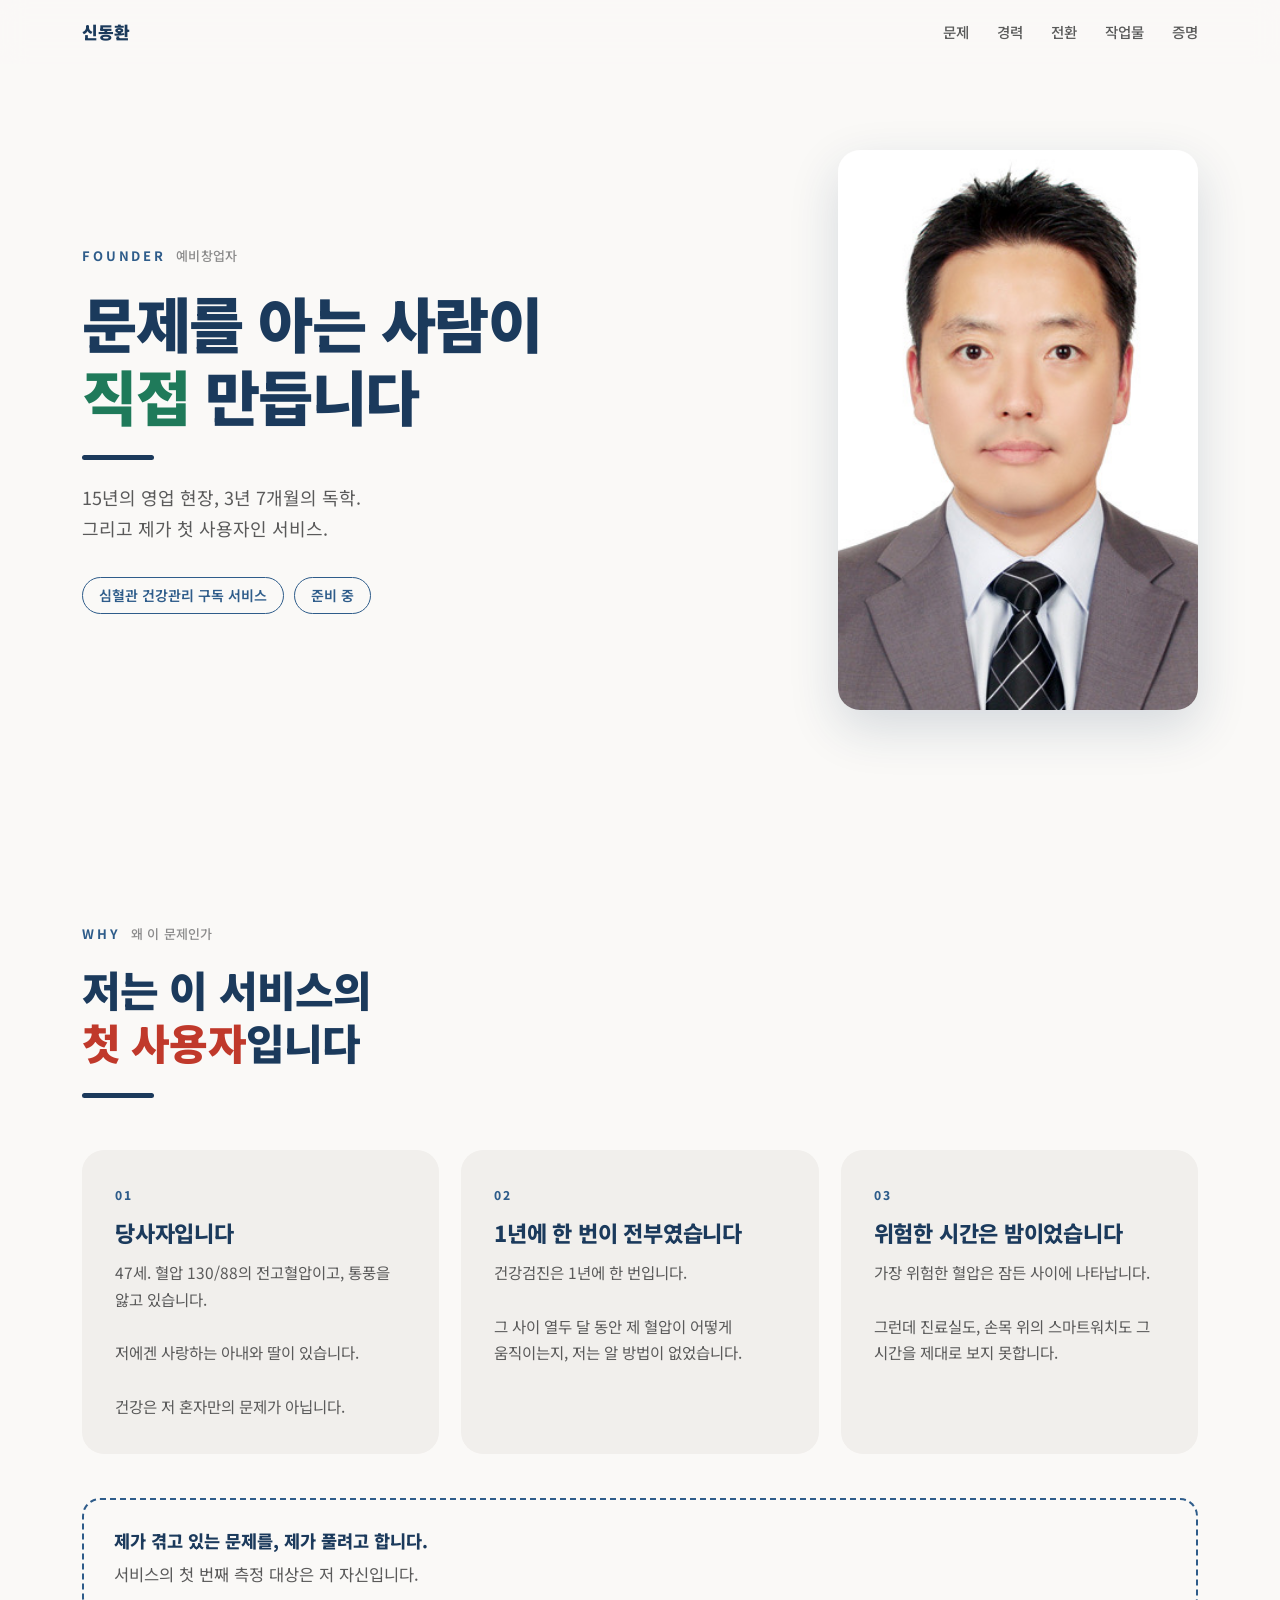
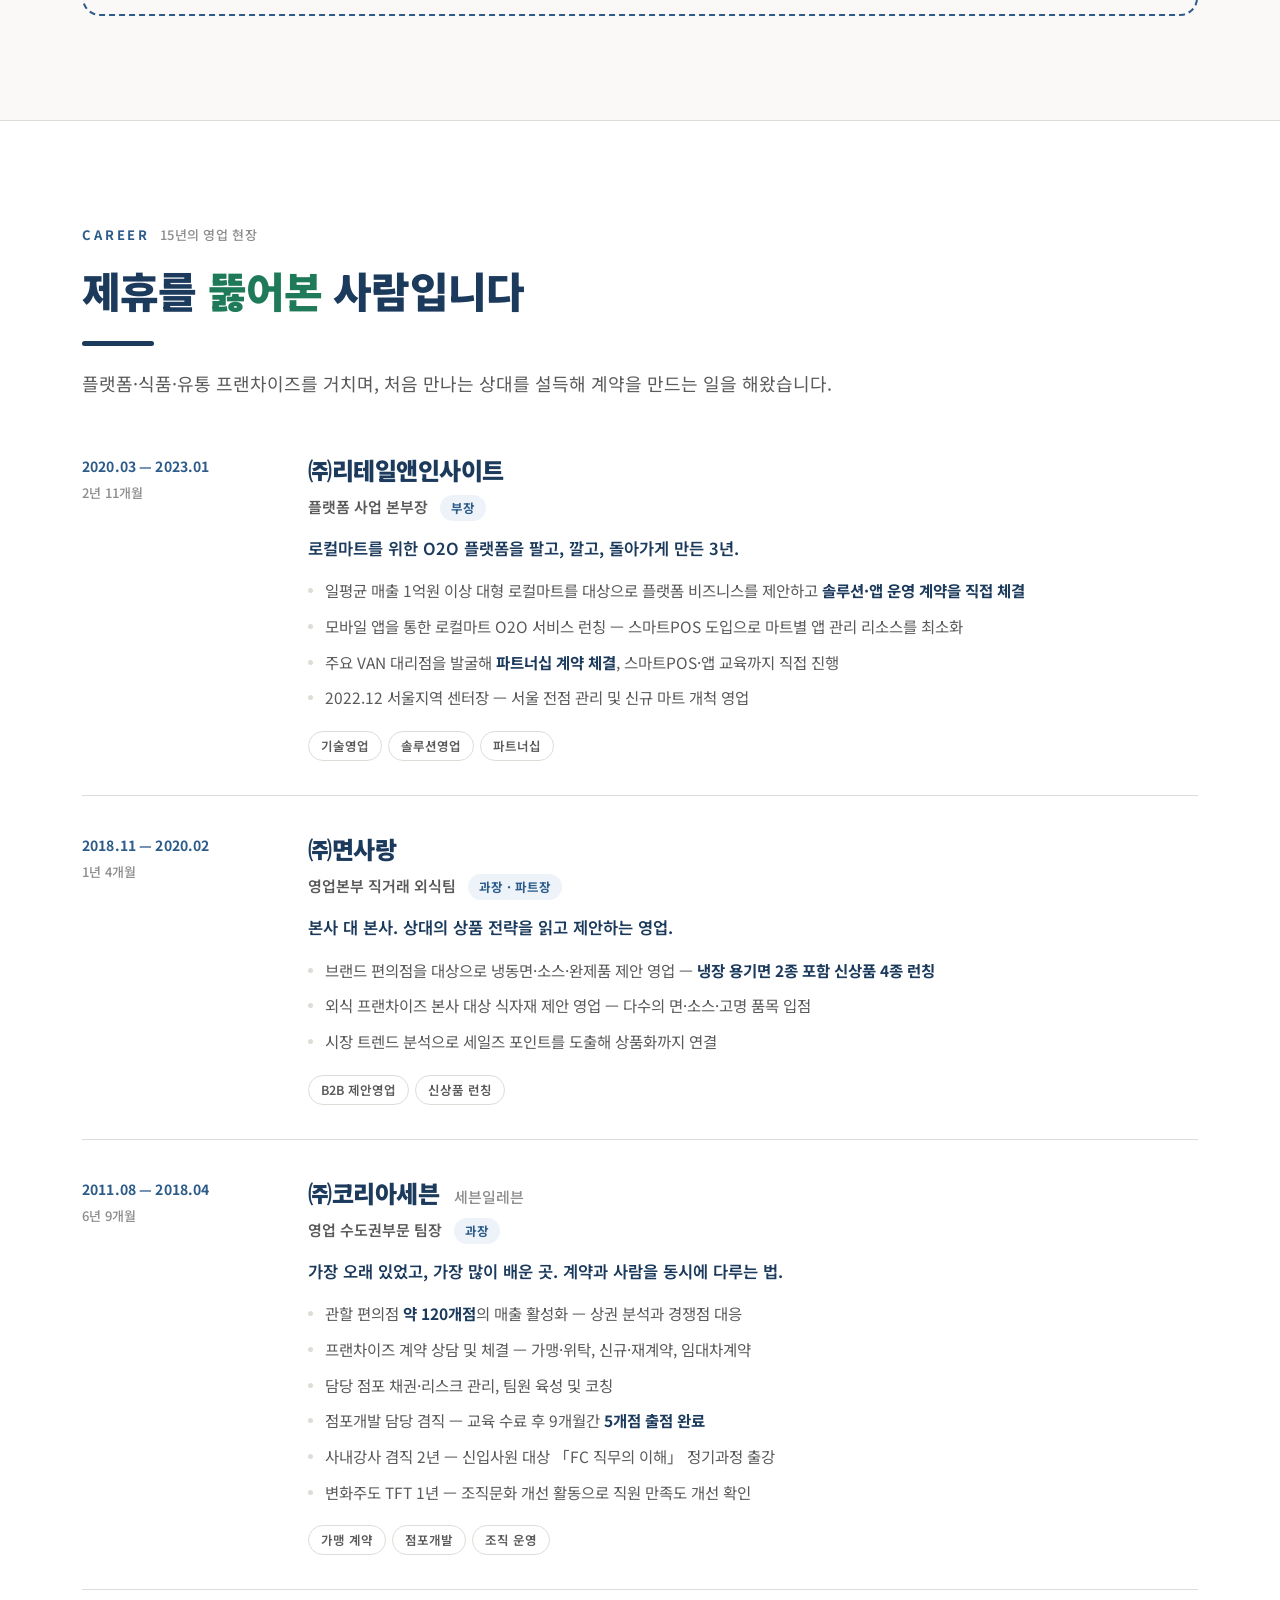
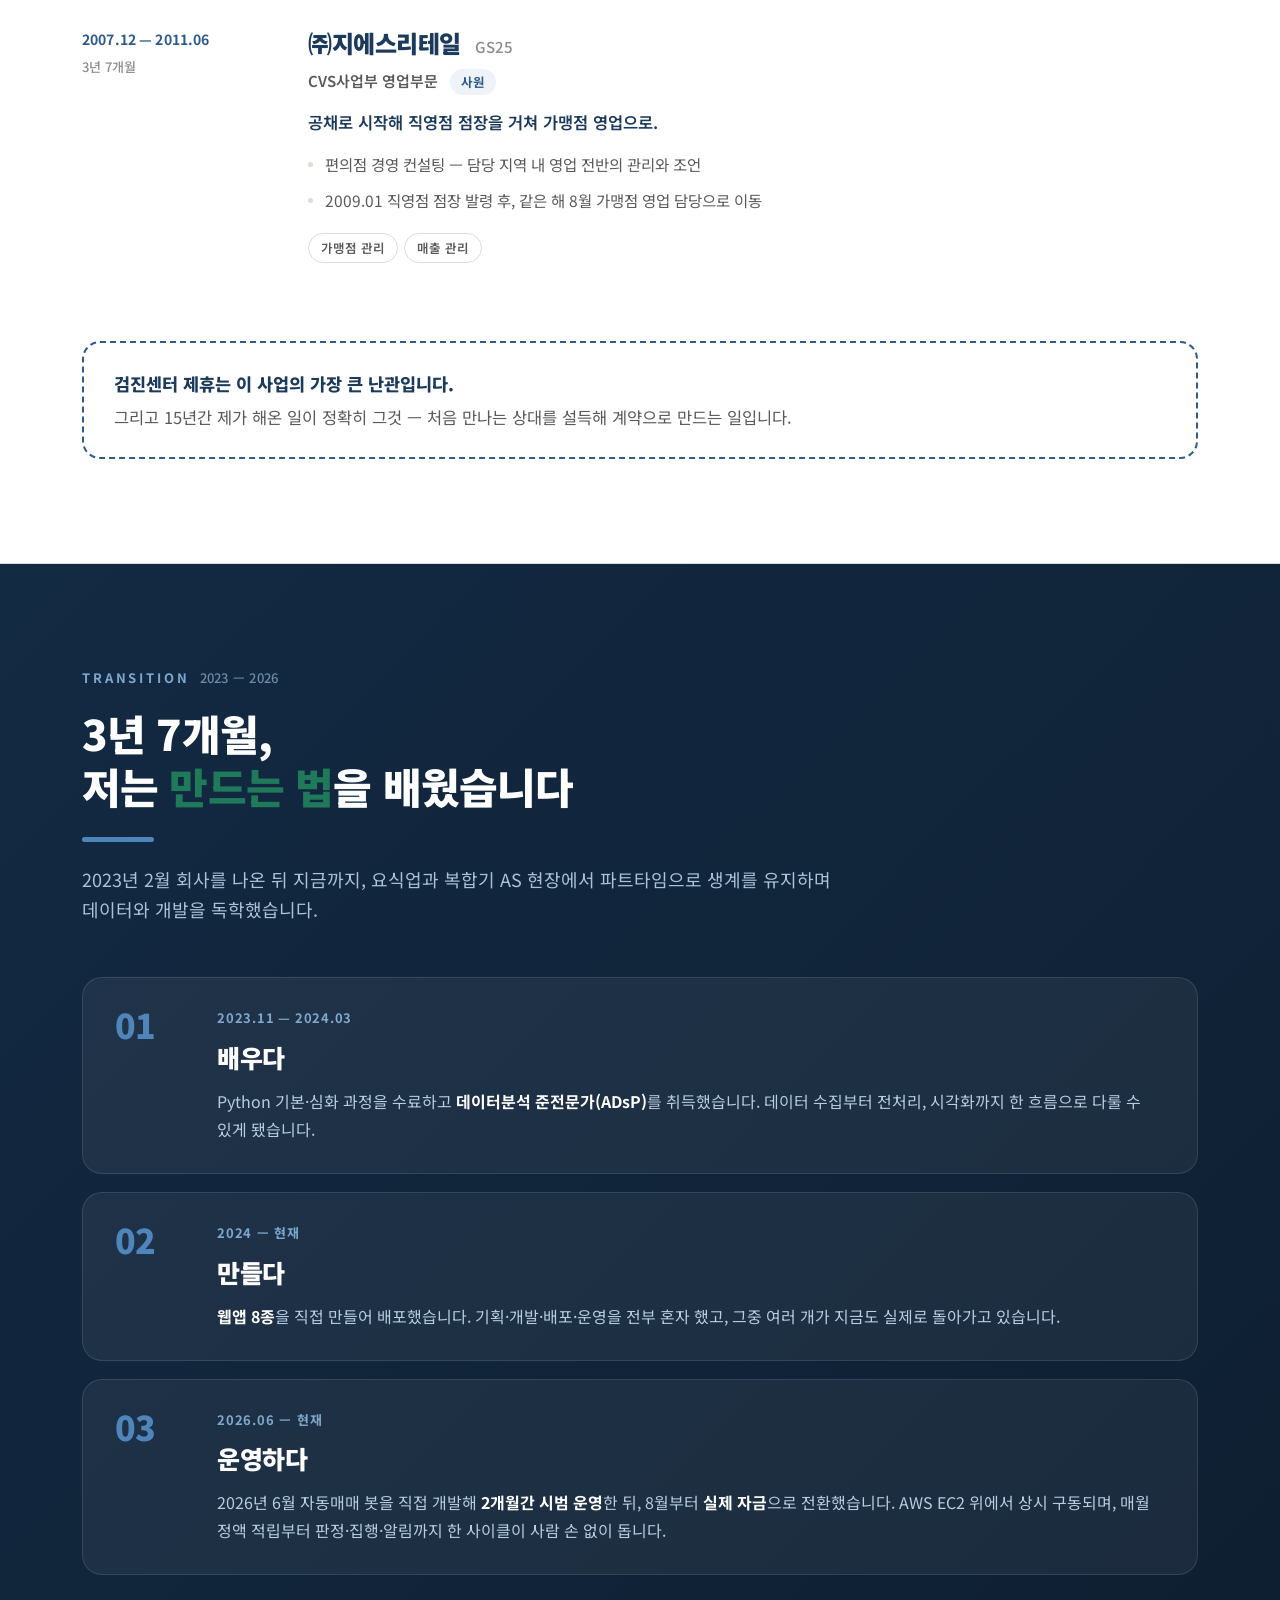
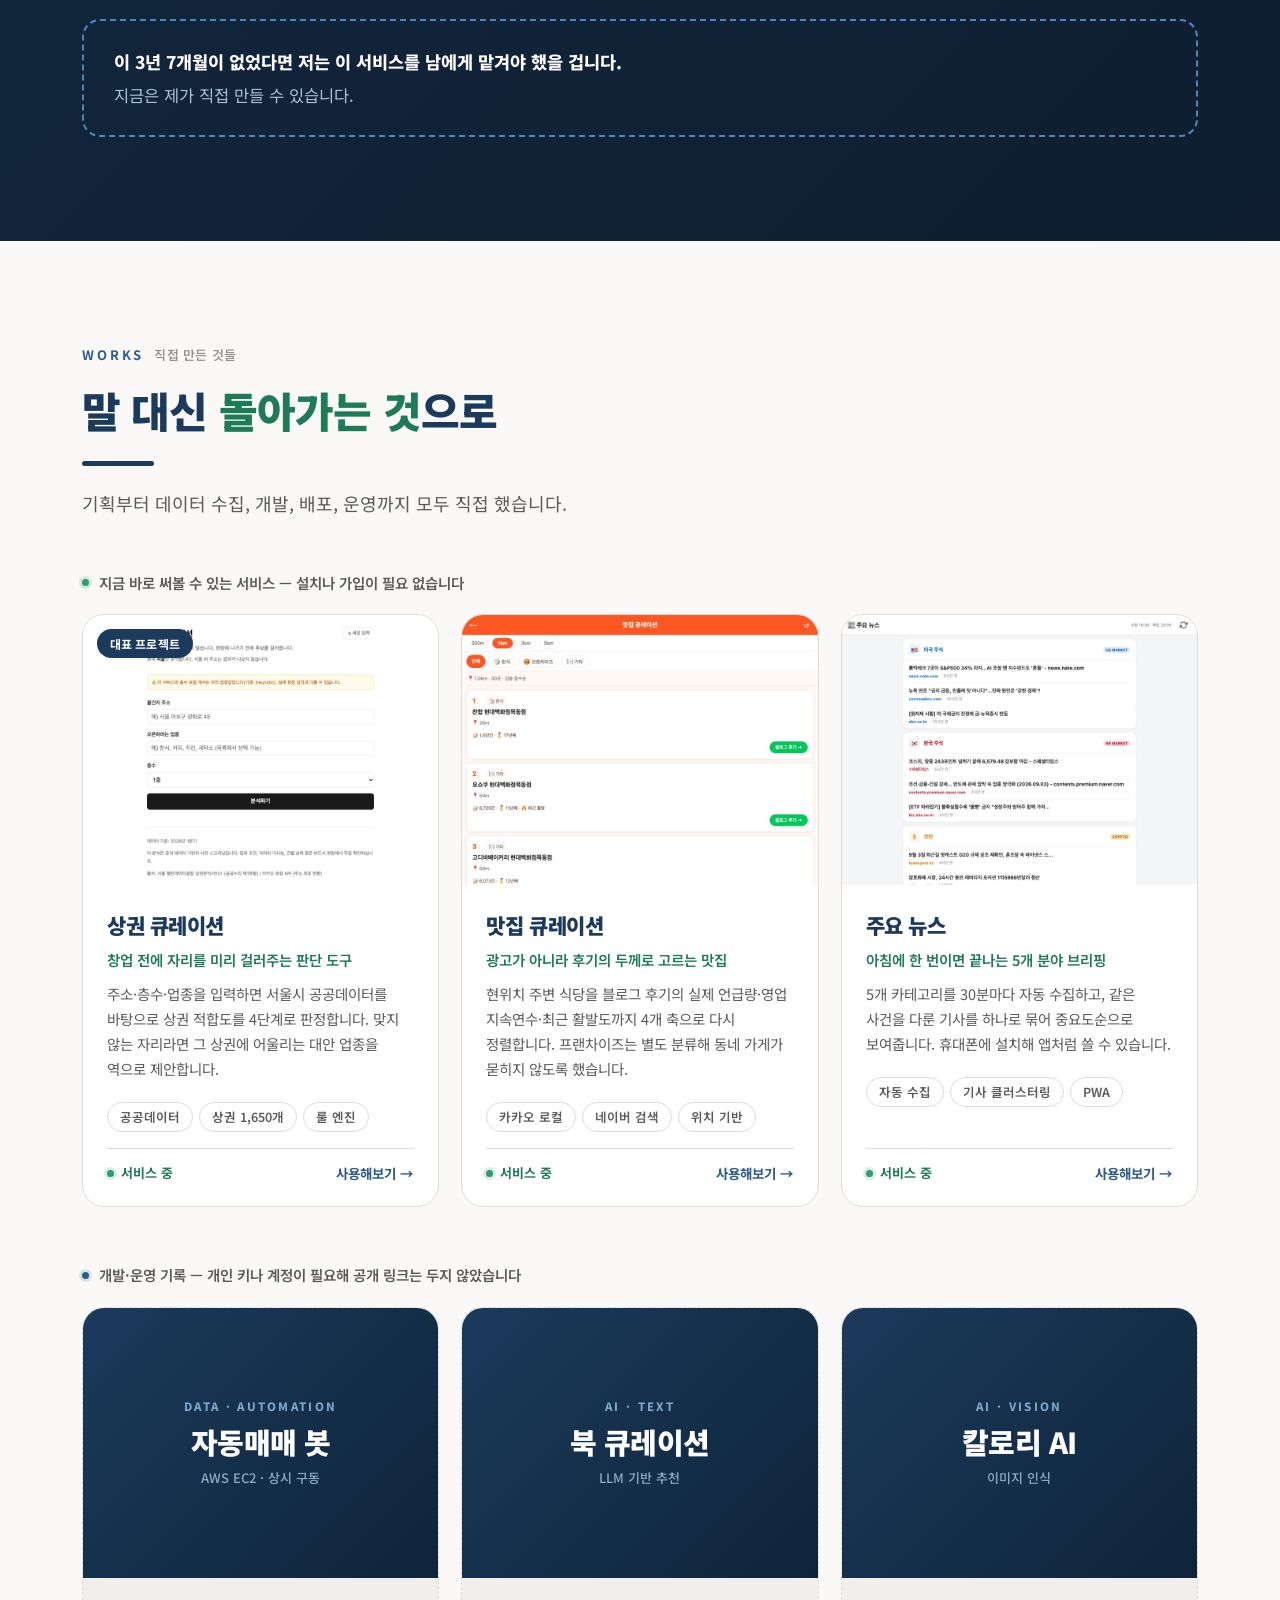
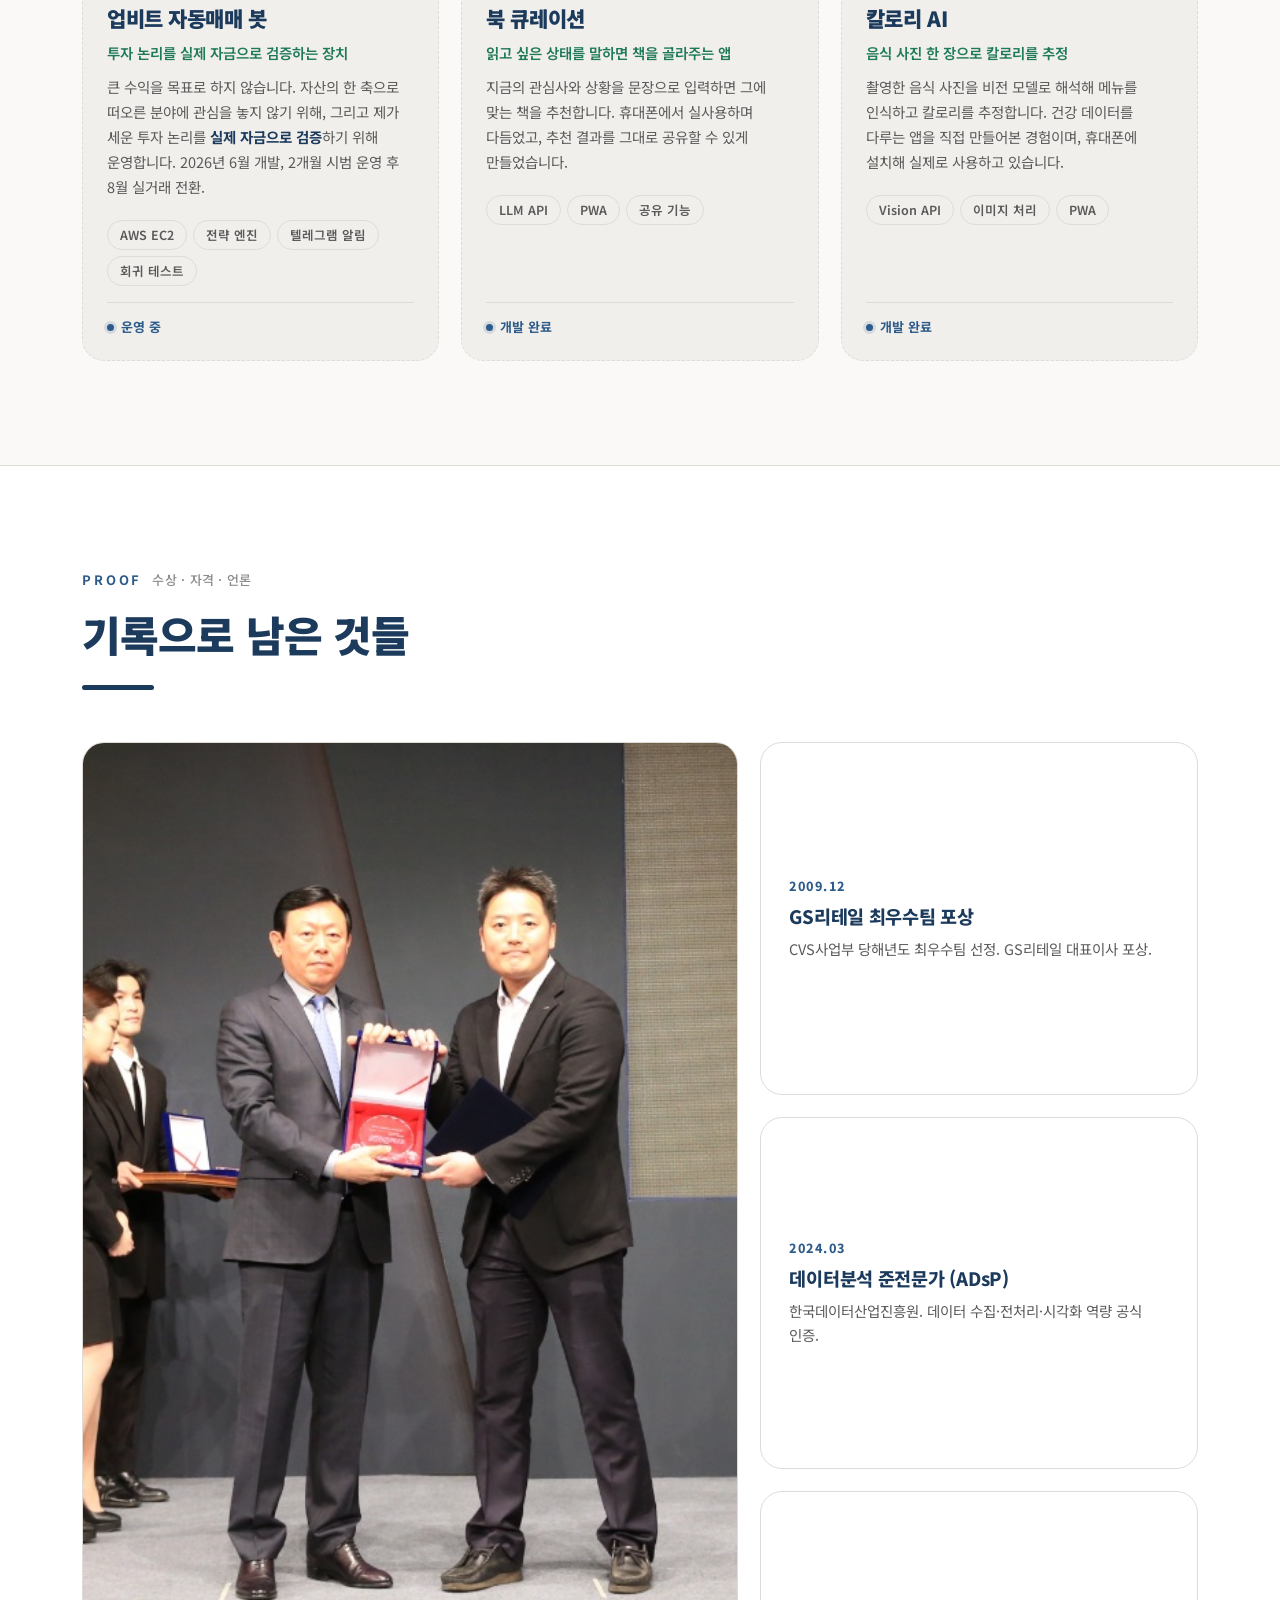
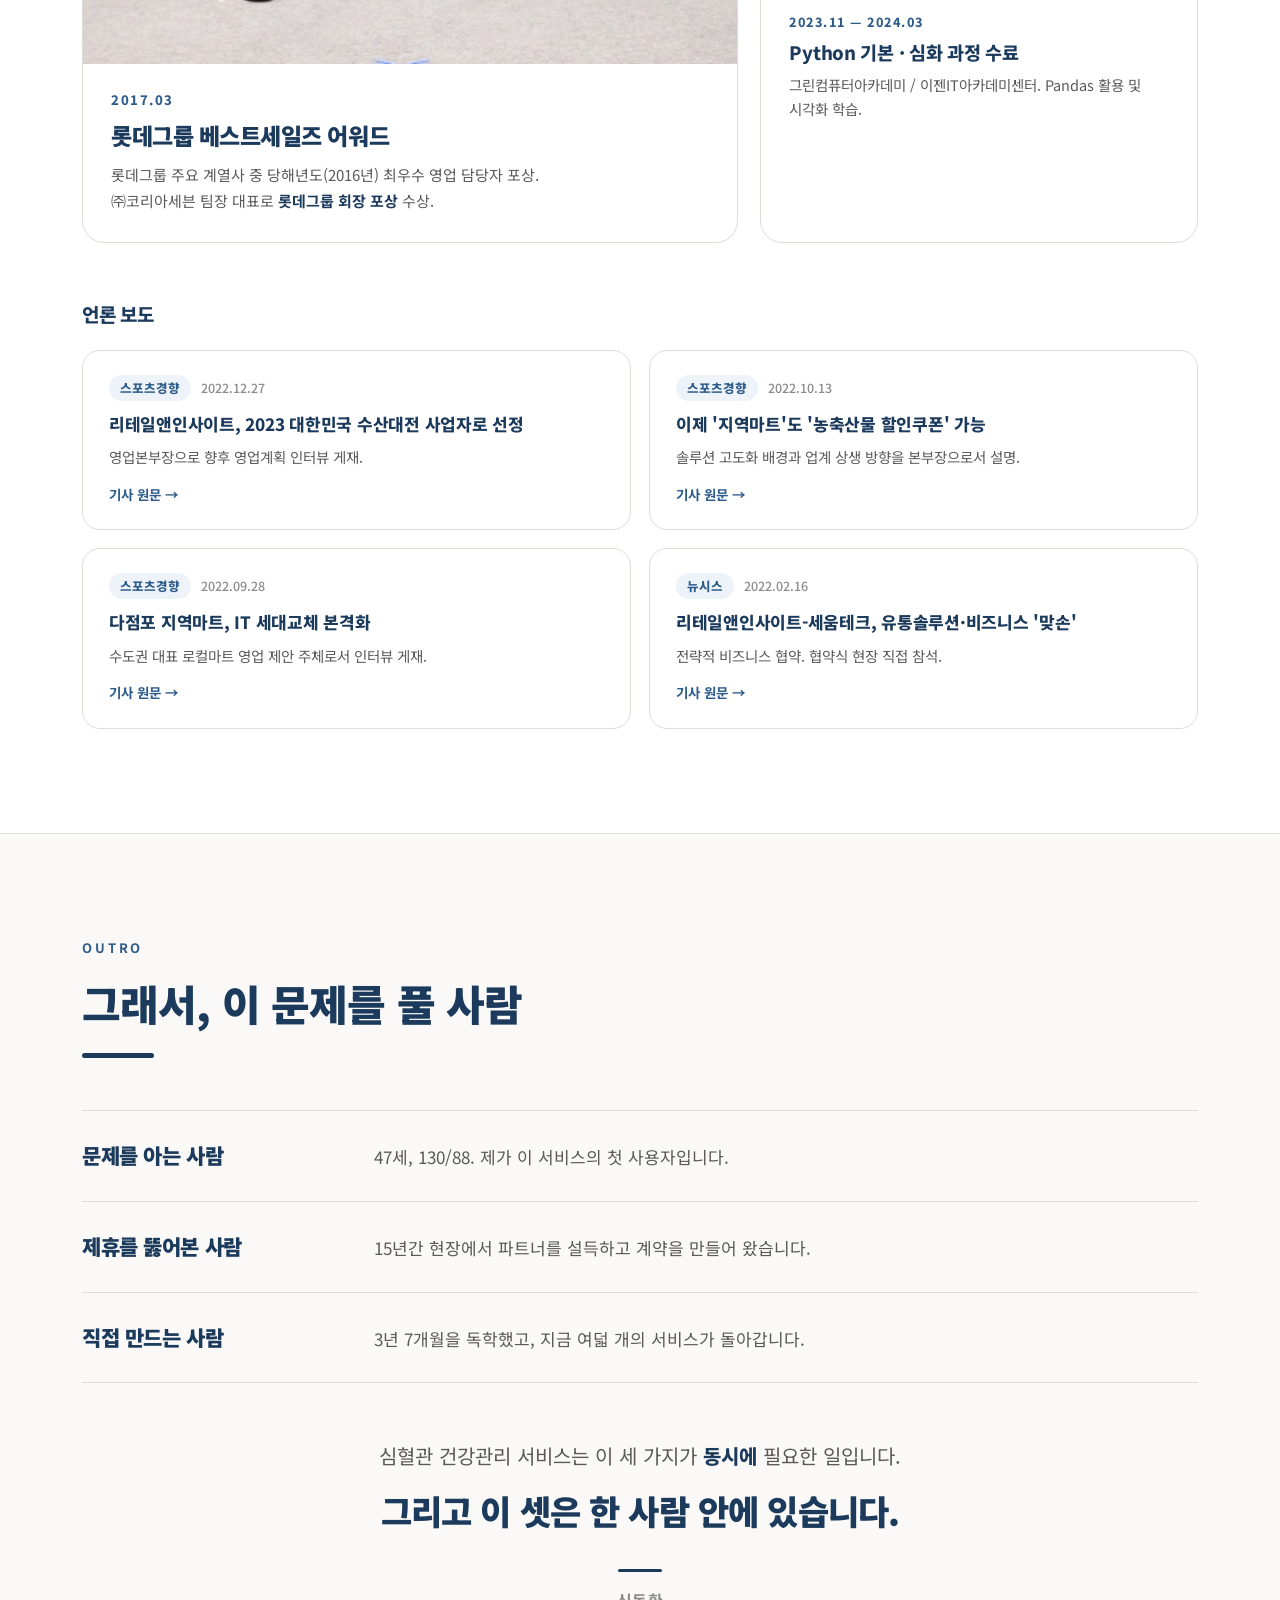
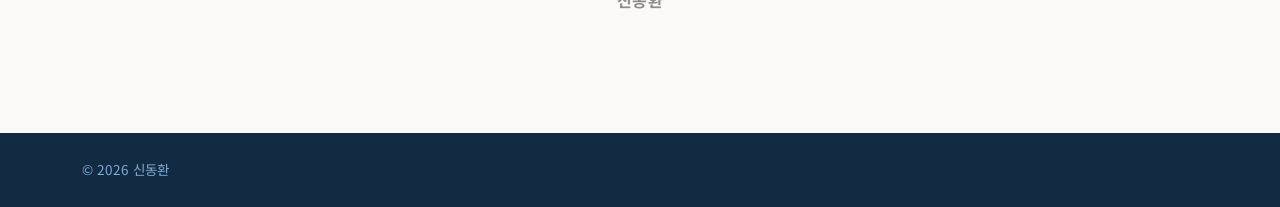
==== commit 12e329cf: "WHY 섹션 카드 3종 문장 줄바꿈 적용 한 덩어리로 붙어 있던 문장을 문장 단위로 분리해 가독성 확보. 01은 문구도 수정("저에겐 사랑하는 아내와 딸이 있습니다" / "건강은 " ====
--- a/index.html
+++ b/index.html
@@ -11,7 +11,7 @@
 <link rel="preconnect" href="https://fonts.googleapis.com">
 <link rel="preconnect" href="https://fonts.gstatic.com" crossorigin>
 <link href="https://fonts.googleapis.com/css2?family=Noto+Sans+KR:wght@300;400;500;700;900&display=swap" rel="stylesheet">
-<link rel="stylesheet" href="style.css?v=20260910">
+<link rel="stylesheet" href="style.css?v=20260910b">
 </head>
 <body>
 
@@ -61,17 +61,17 @@
       <div class="card fade-up">
         <div class="num">01</div>
         <h3>당사자입니다</h3>
-        <p>47세. 혈압 130/88의 전고혈압이고, 통풍을 앓고 있습니다. 아내와 딸이 있습니다. 제 건강은 저 혼자의 문제가 아닙니다.</p>
+        <p>47세. 혈압 130/88의 전고혈압이고, 통풍을 앓고 있습니다.<br><br>저에겐 사랑하는 아내와 딸이 있습니다.<br><br>건강은 저 혼자만의 문제가 아닙니다.</p>
       </div>
       <div class="card fade-up" style="transition-delay:.1s">
         <div class="num">02</div>
         <h3>1년에 한 번이 전부였습니다</h3>
-        <p>건강검진은 1년에 한 번입니다. 그 사이 열두 달 동안 제 혈압이 어떻게 움직이는지, 저는 알 방법이 없었습니다.</p>
+        <p>건강검진은 1년에 한 번입니다.<br><br>그 사이 열두 달 동안 제 혈압이 어떻게 움직이는지, 저는 알 방법이 없었습니다.</p>
       </div>
       <div class="card fade-up" style="transition-delay:.2s">
         <div class="num">03</div>
         <h3>위험한 시간은 밤이었습니다</h3>
-        <p>가장 위험한 혈압은 잠든 사이에 나타납니다. 그런데 진료실도, 손목 위의 스마트워치도 그 시간을 제대로 보지 못합니다.</p>
+        <p>가장 위험한 혈압은 잠든 사이에 나타납니다.<br><br>그런데 진료실도, 손목 위의 스마트워치도 그 시간을 제대로 보지 못합니다.</p>
       </div>
     </div>
 
@@ -441,6 +441,6 @@
   <div class="container">© 2026 신동환</div>
 </footer>
 
-<script src="script.js?v=20260910"></script>
+<script src="script.js?v=20260910b"></script>
 </body>
 </html>
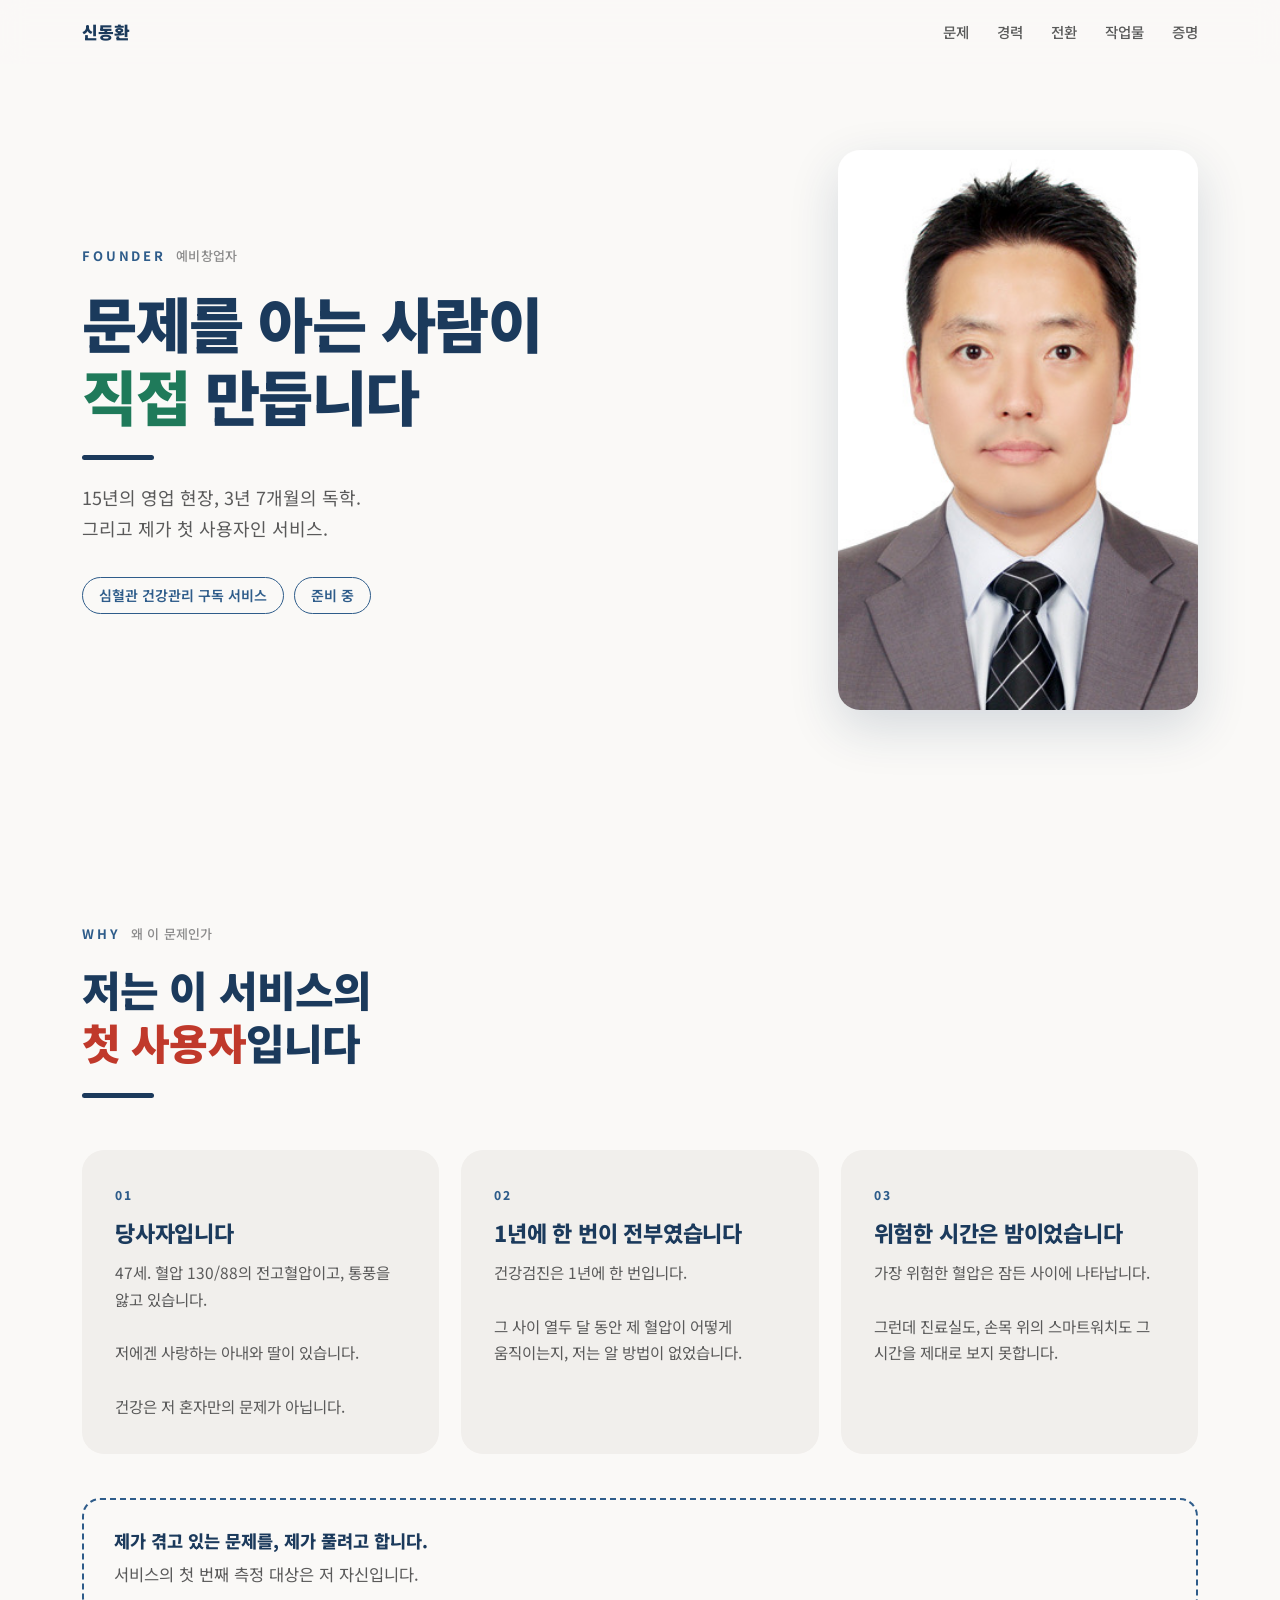
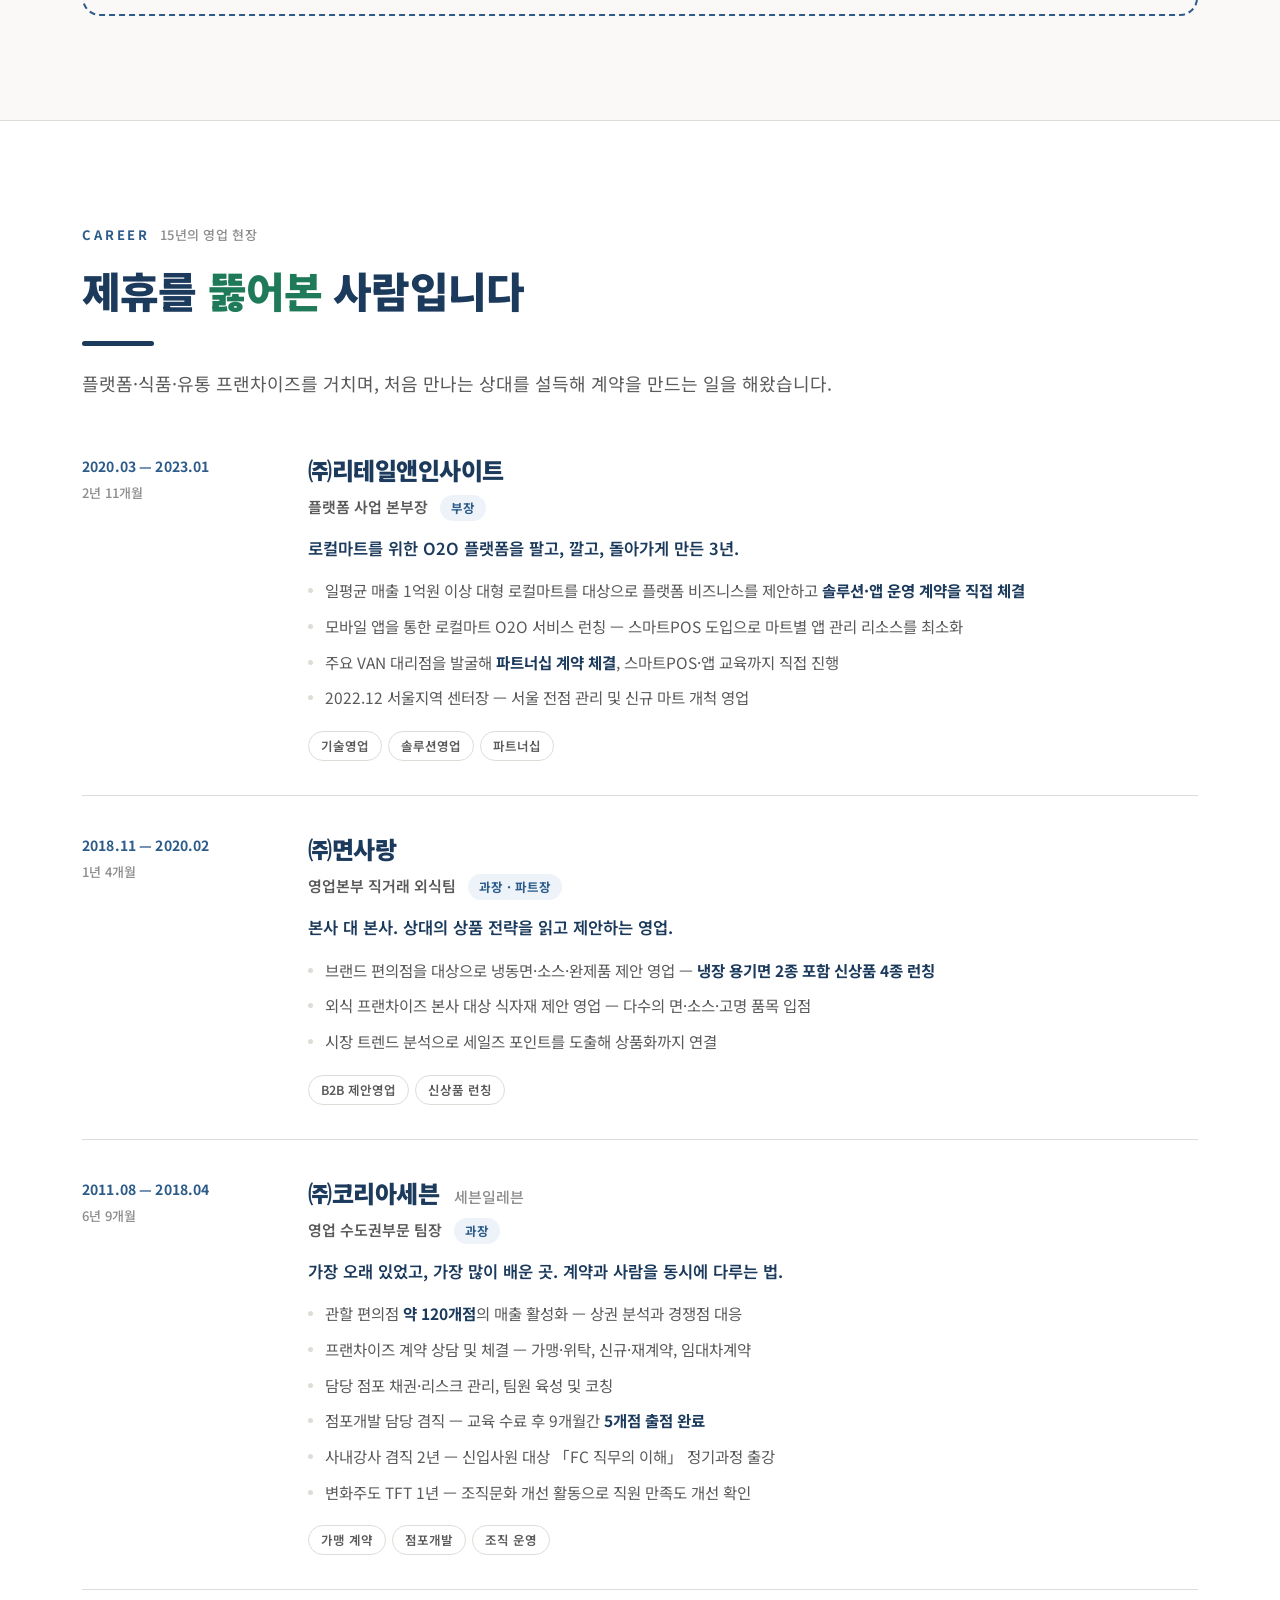
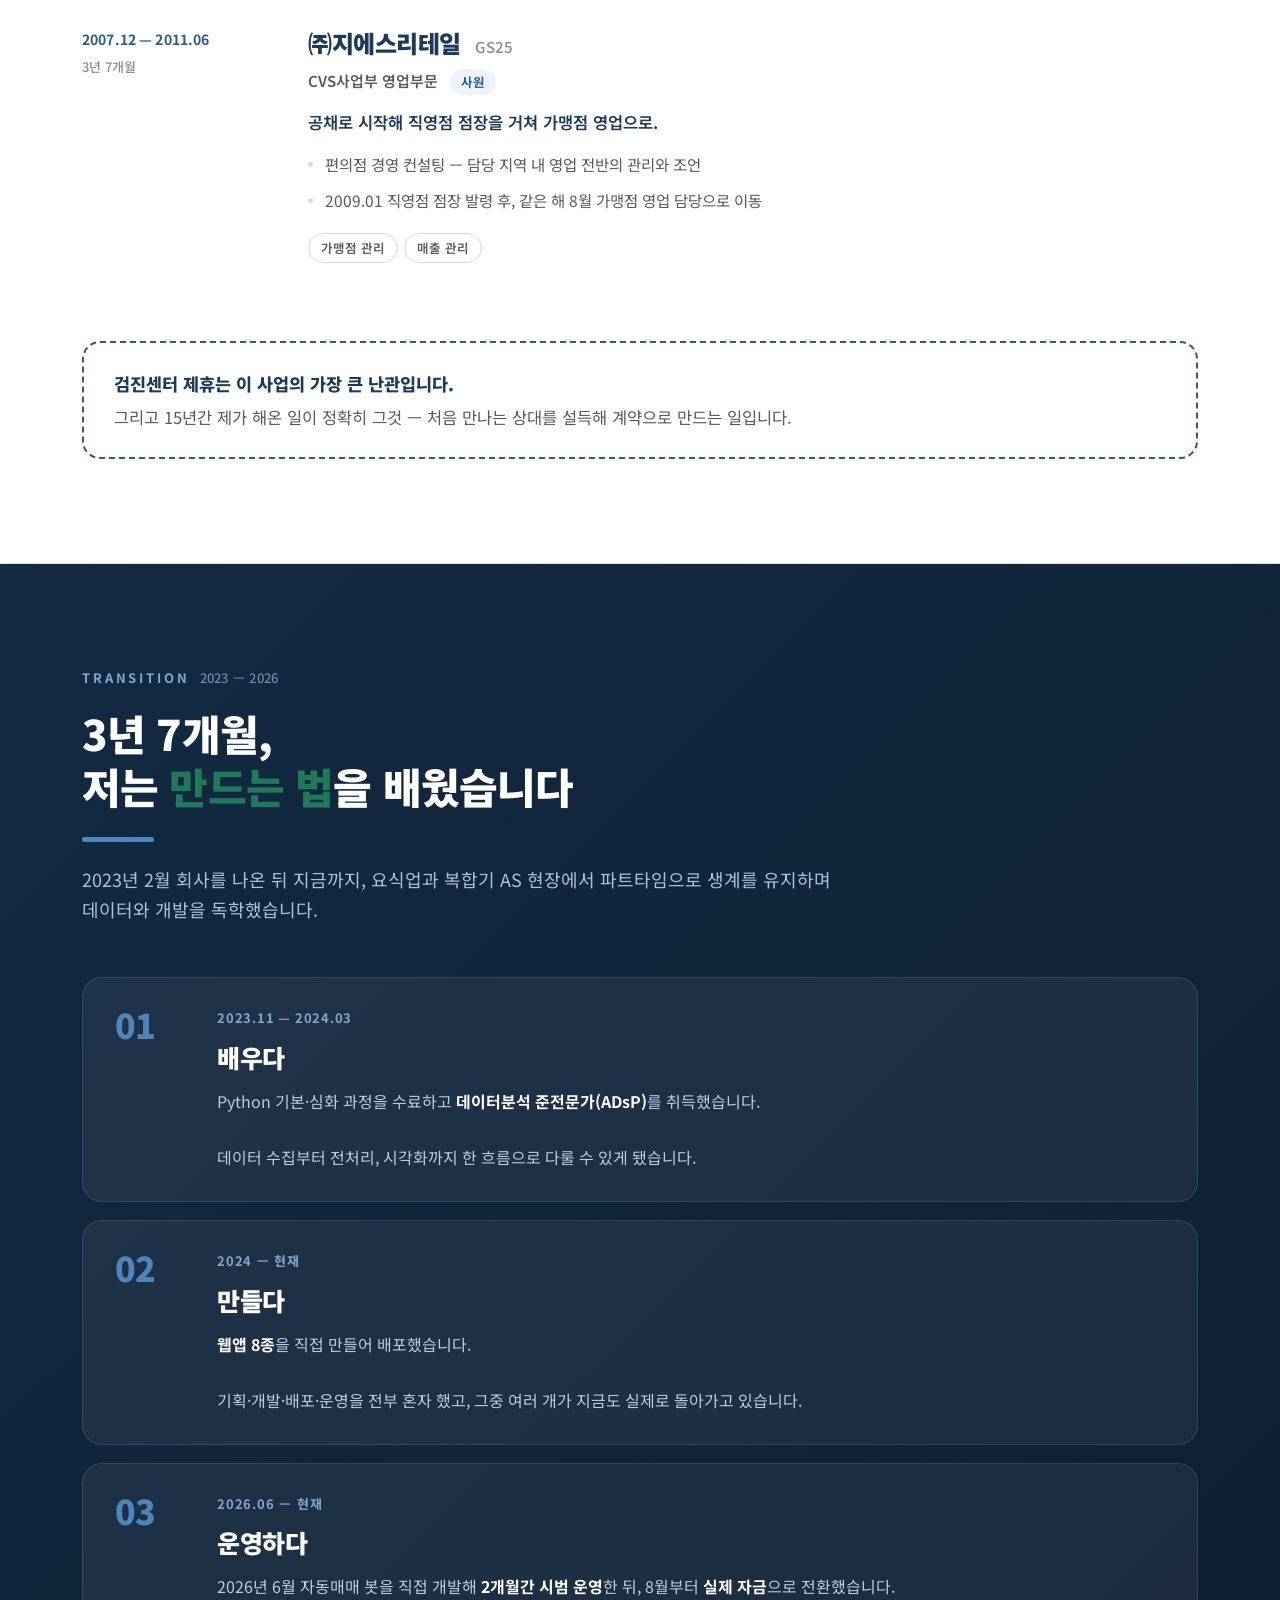
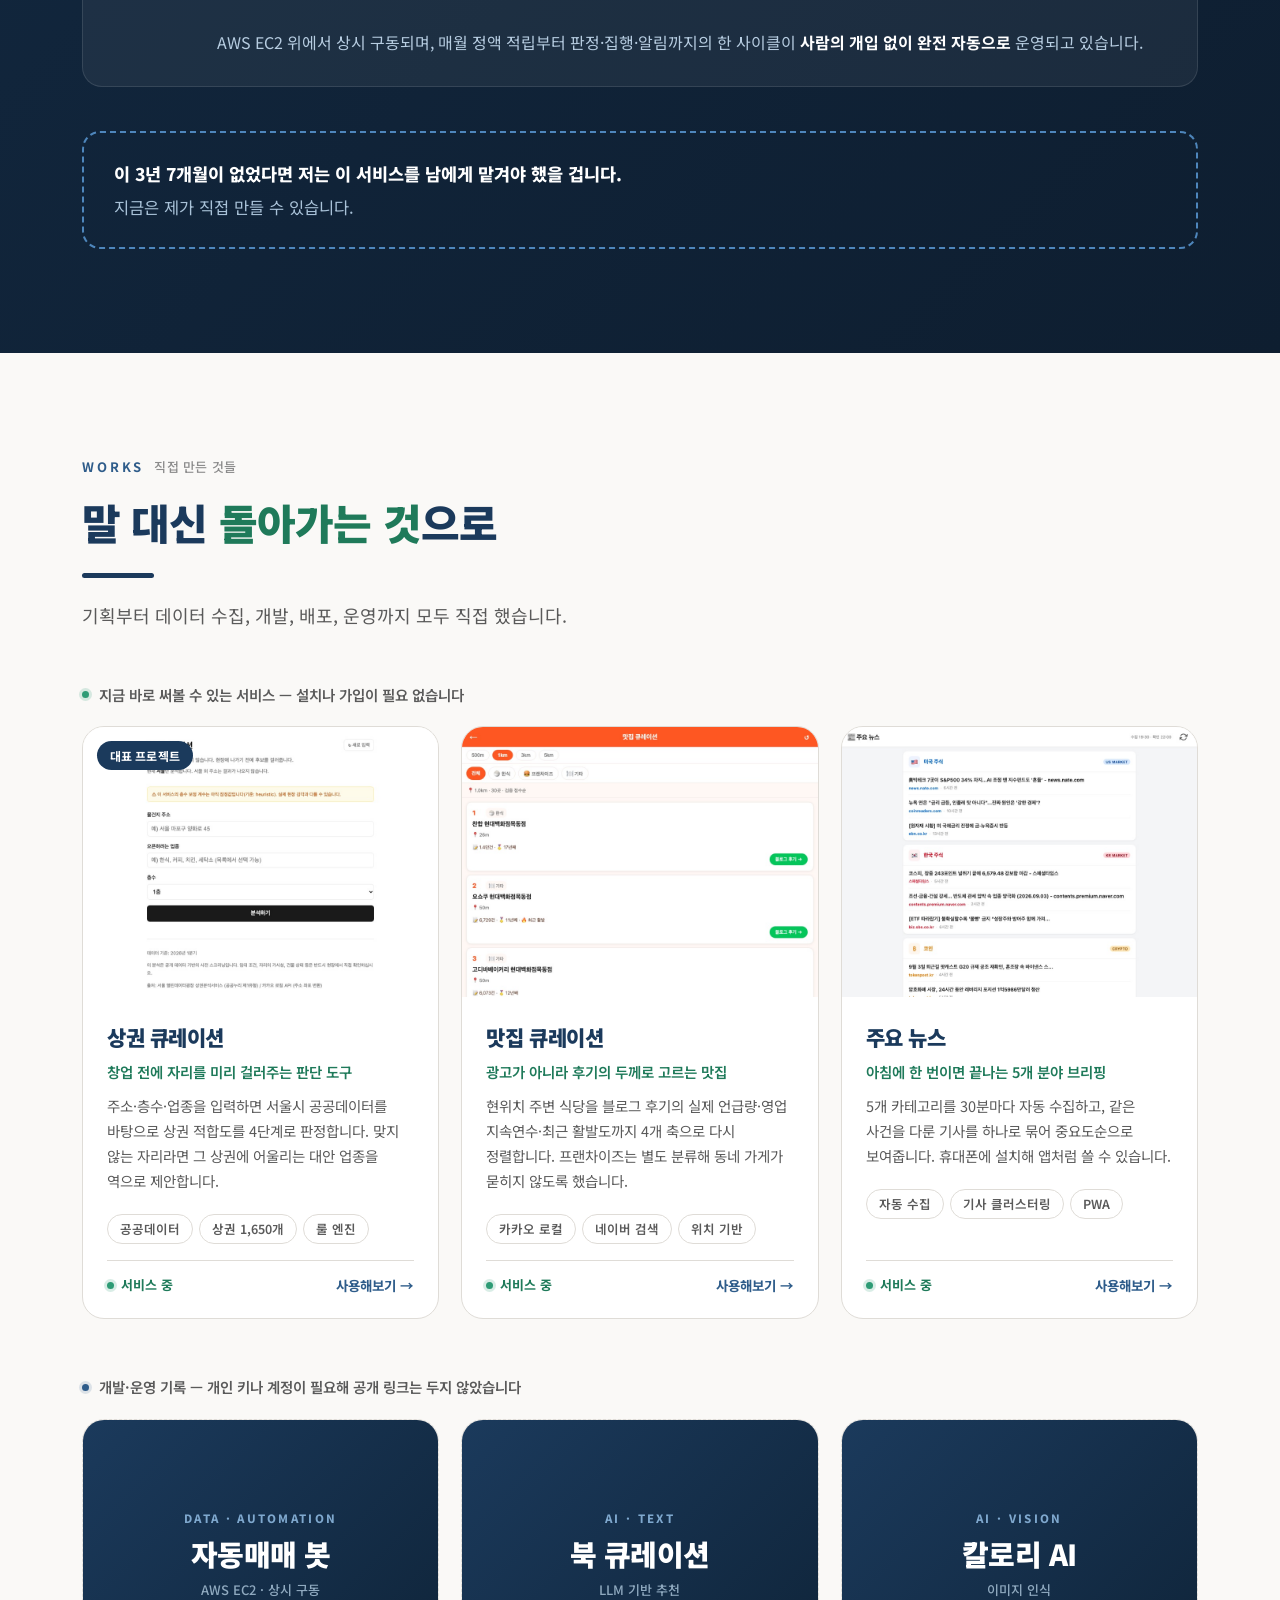
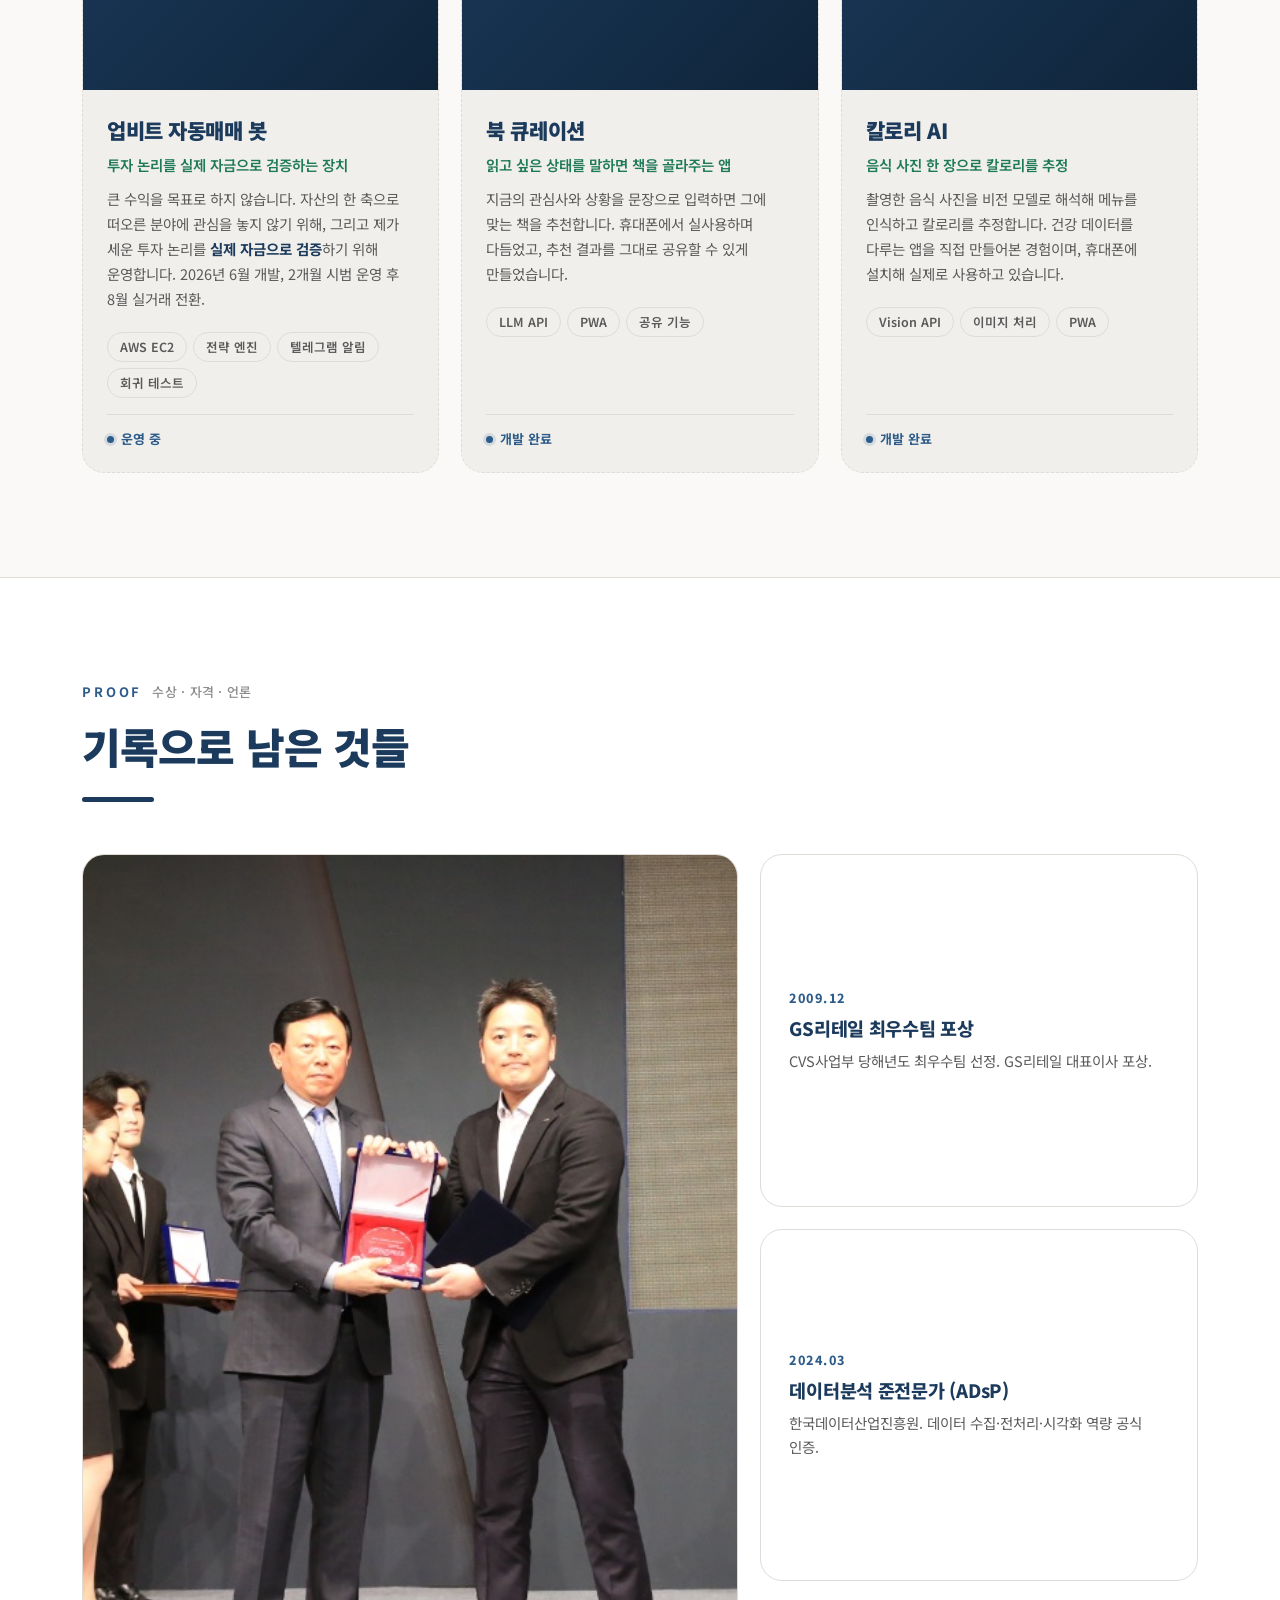
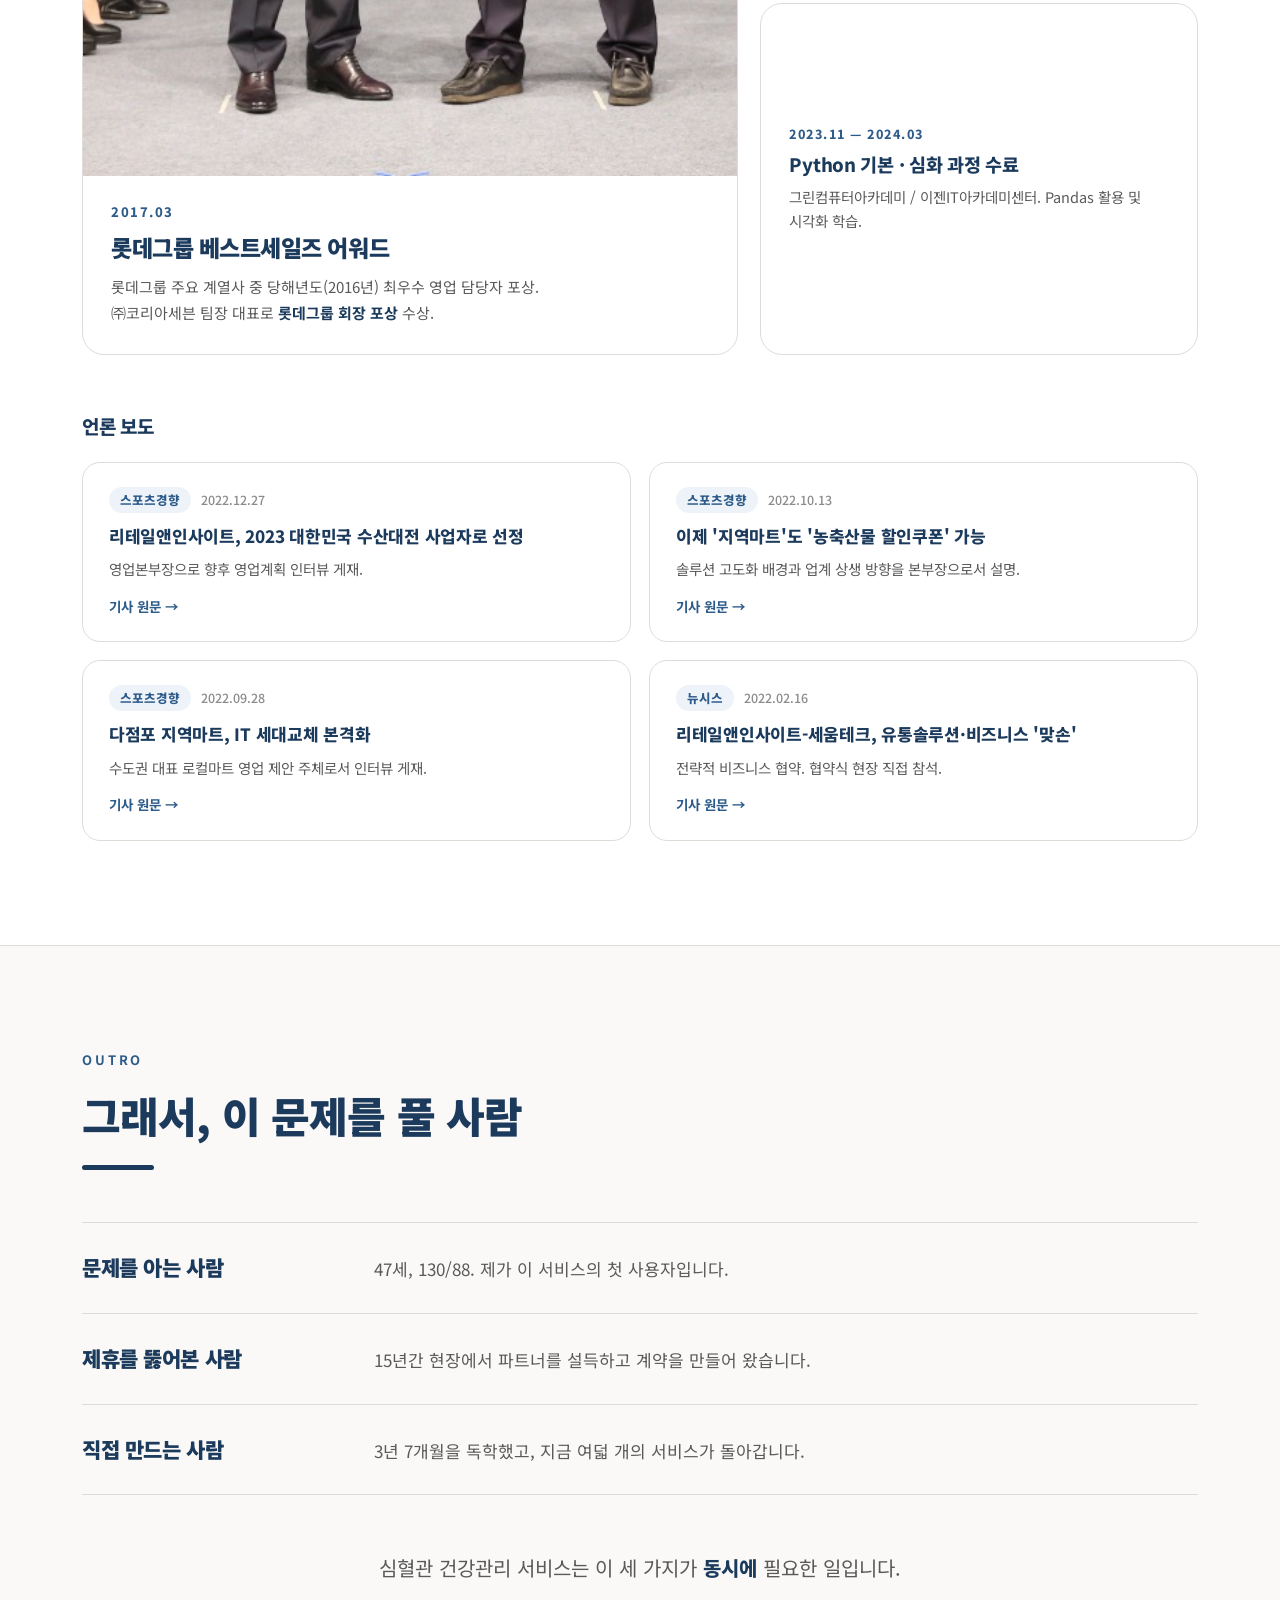
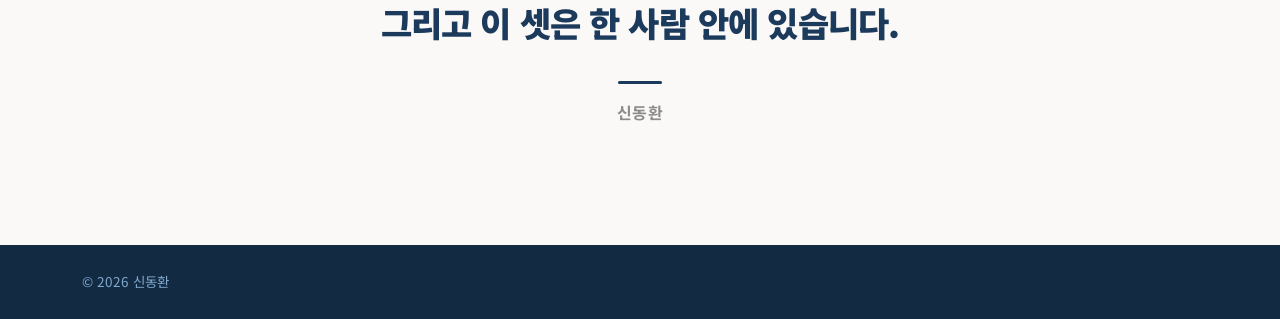
==== commit ae38f9c1: "TRANSITION 3스텝 줄바꿈 적용 및 03 문구 수정 01·02·03 모두 첫 문장 뒤에서 분리. 03은 "사람 손 없이 돕니다" → "사람의 개입 없이 완전 자동으로 운영되" ====
--- a/index.html
+++ b/index.html
@@ -11,7 +11,7 @@
 <link rel="preconnect" href="https://fonts.googleapis.com">
 <link rel="preconnect" href="https://fonts.gstatic.com" crossorigin>
 <link href="https://fonts.googleapis.com/css2?family=Noto+Sans+KR:wght@300;400;500;700;900&display=swap" rel="stylesheet">
-<link rel="stylesheet" href="style.css?v=20260910b">
+<link rel="stylesheet" href="style.css?v=20260910c">
 </head>
 <body>
 
@@ -194,7 +194,7 @@
         <div class="step-body">
           <div class="step-when">2023.11 — 2024.03</div>
           <h3>배우다</h3>
-          <p>Python 기본·심화 과정을 수료하고 <b>데이터분석 준전문가(ADsP)</b>를 취득했습니다. 데이터 수집부터 전처리, 시각화까지 한 흐름으로 다룰 수 있게 됐습니다.</p>
+          <p>Python 기본·심화 과정을 수료하고 <b>데이터분석 준전문가(ADsP)</b>를 취득했습니다.<br><br>데이터 수집부터 전처리, 시각화까지 한 흐름으로 다룰 수 있게 됐습니다.</p>
         </div>
       </div>
       <div class="step fade-up" style="transition-delay:.12s">
@@ -202,7 +202,7 @@
         <div class="step-body">
           <div class="step-when">2024 — 현재</div>
           <h3>만들다</h3>
-          <p><b>웹앱 8종</b>을 직접 만들어 배포했습니다. 기획·개발·배포·운영을 전부 혼자 했고, 그중 여러 개가 지금도 실제로 돌아가고 있습니다.</p>
+          <p><b>웹앱 8종</b>을 직접 만들어 배포했습니다.<br><br>기획·개발·배포·운영을 전부 혼자 했고, 그중 여러 개가 지금도 실제로 돌아가고 있습니다.</p>
         </div>
       </div>
       <div class="step fade-up" style="transition-delay:.24s">
@@ -210,7 +210,7 @@
         <div class="step-body">
           <div class="step-when">2026.06 — 현재</div>
           <h3>운영하다</h3>
-          <p>2026년 6월 자동매매 봇을 직접 개발해 <b>2개월간 시범 운영</b>한 뒤, 8월부터 <b>실제 자금</b>으로 전환했습니다. AWS EC2 위에서 상시 구동되며, 매월 정액 적립부터 판정·집행·알림까지 한 사이클이 사람 손 없이 돕니다.</p>
+          <p>2026년 6월 자동매매 봇을 직접 개발해 <b>2개월간 시범 운영</b>한 뒤, 8월부터 <b>실제 자금</b>으로 전환했습니다.<br><br>AWS EC2 위에서 상시 구동되며, 매월 정액 적립부터 판정·집행·알림까지의 한 사이클이 <b>사람의 개입 없이 완전 자동으로</b> 운영되고 있습니다.</p>
         </div>
       </div>
     </div>
@@ -441,6 +441,6 @@
   <div class="container">© 2026 신동환</div>
 </footer>
 
-<script src="script.js?v=20260910b"></script>
+<script src="script.js?v=20260910c"></script>
 </body>
 </html>
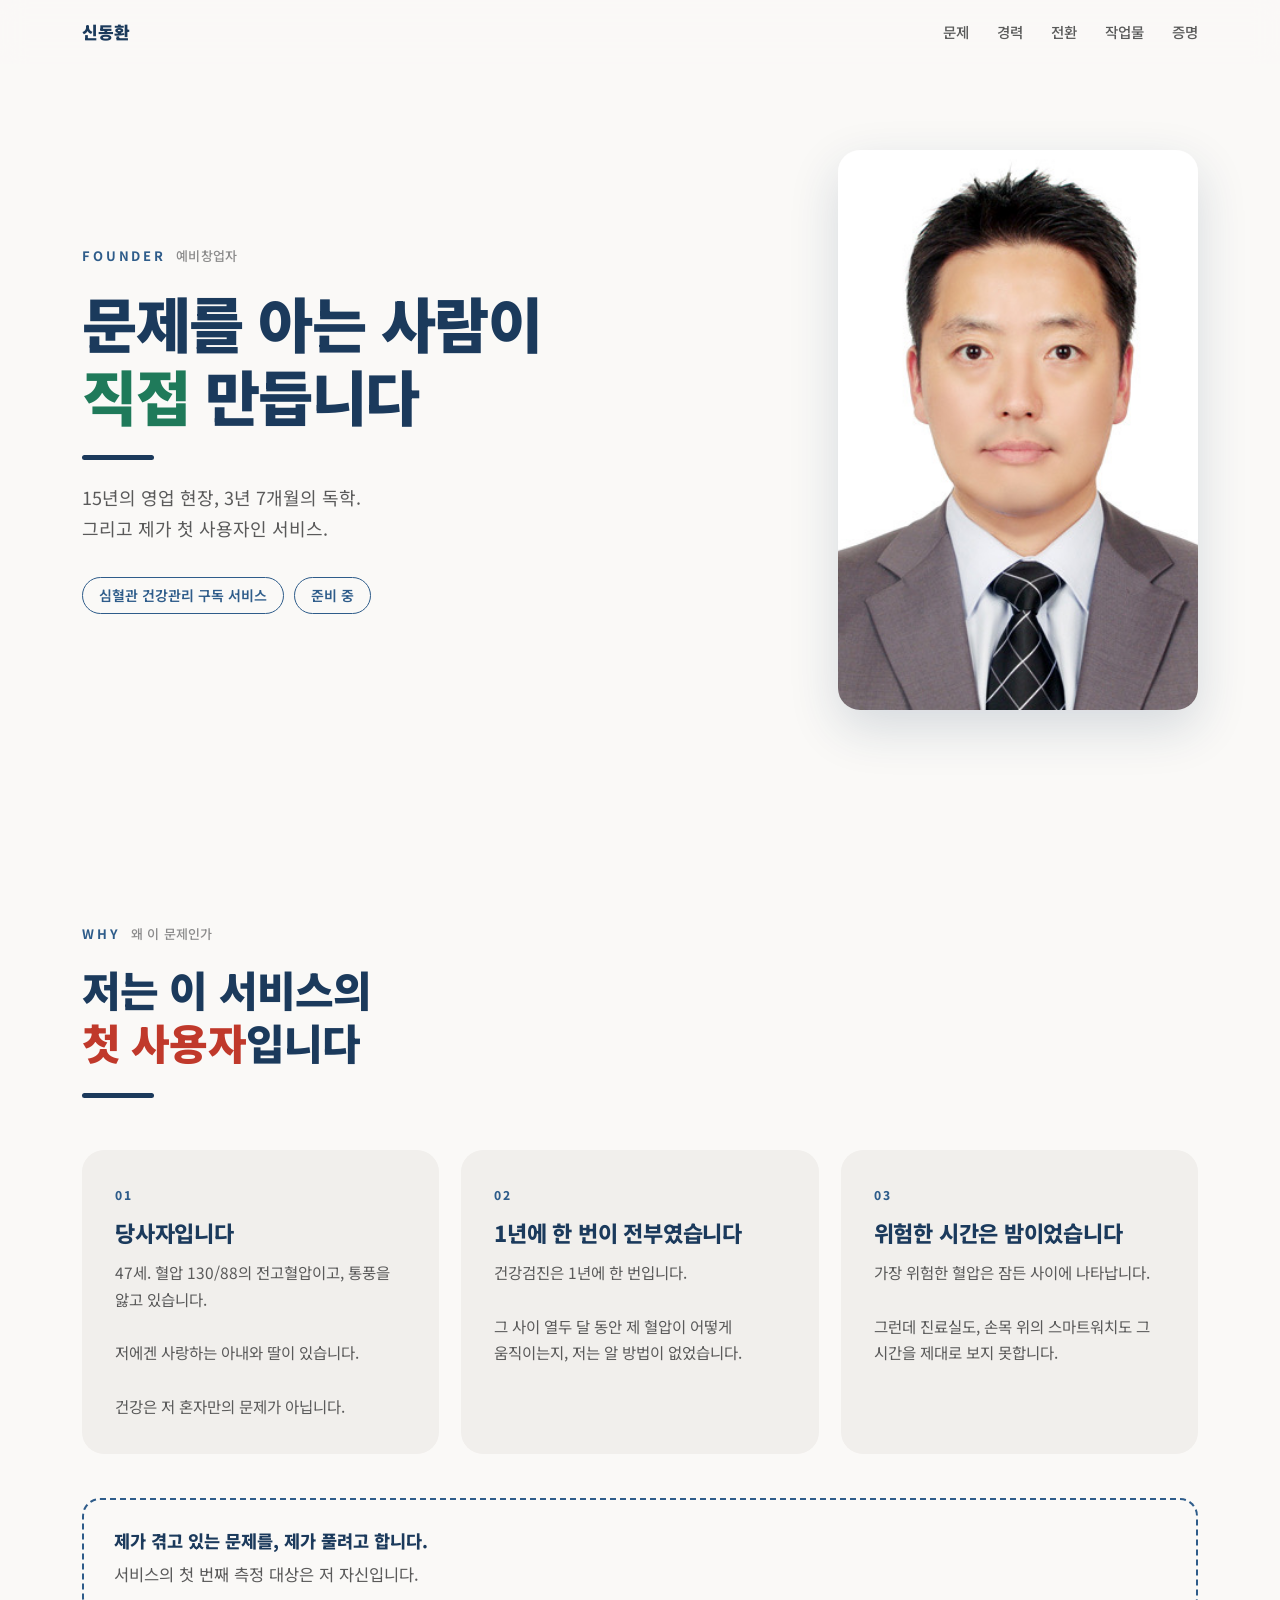
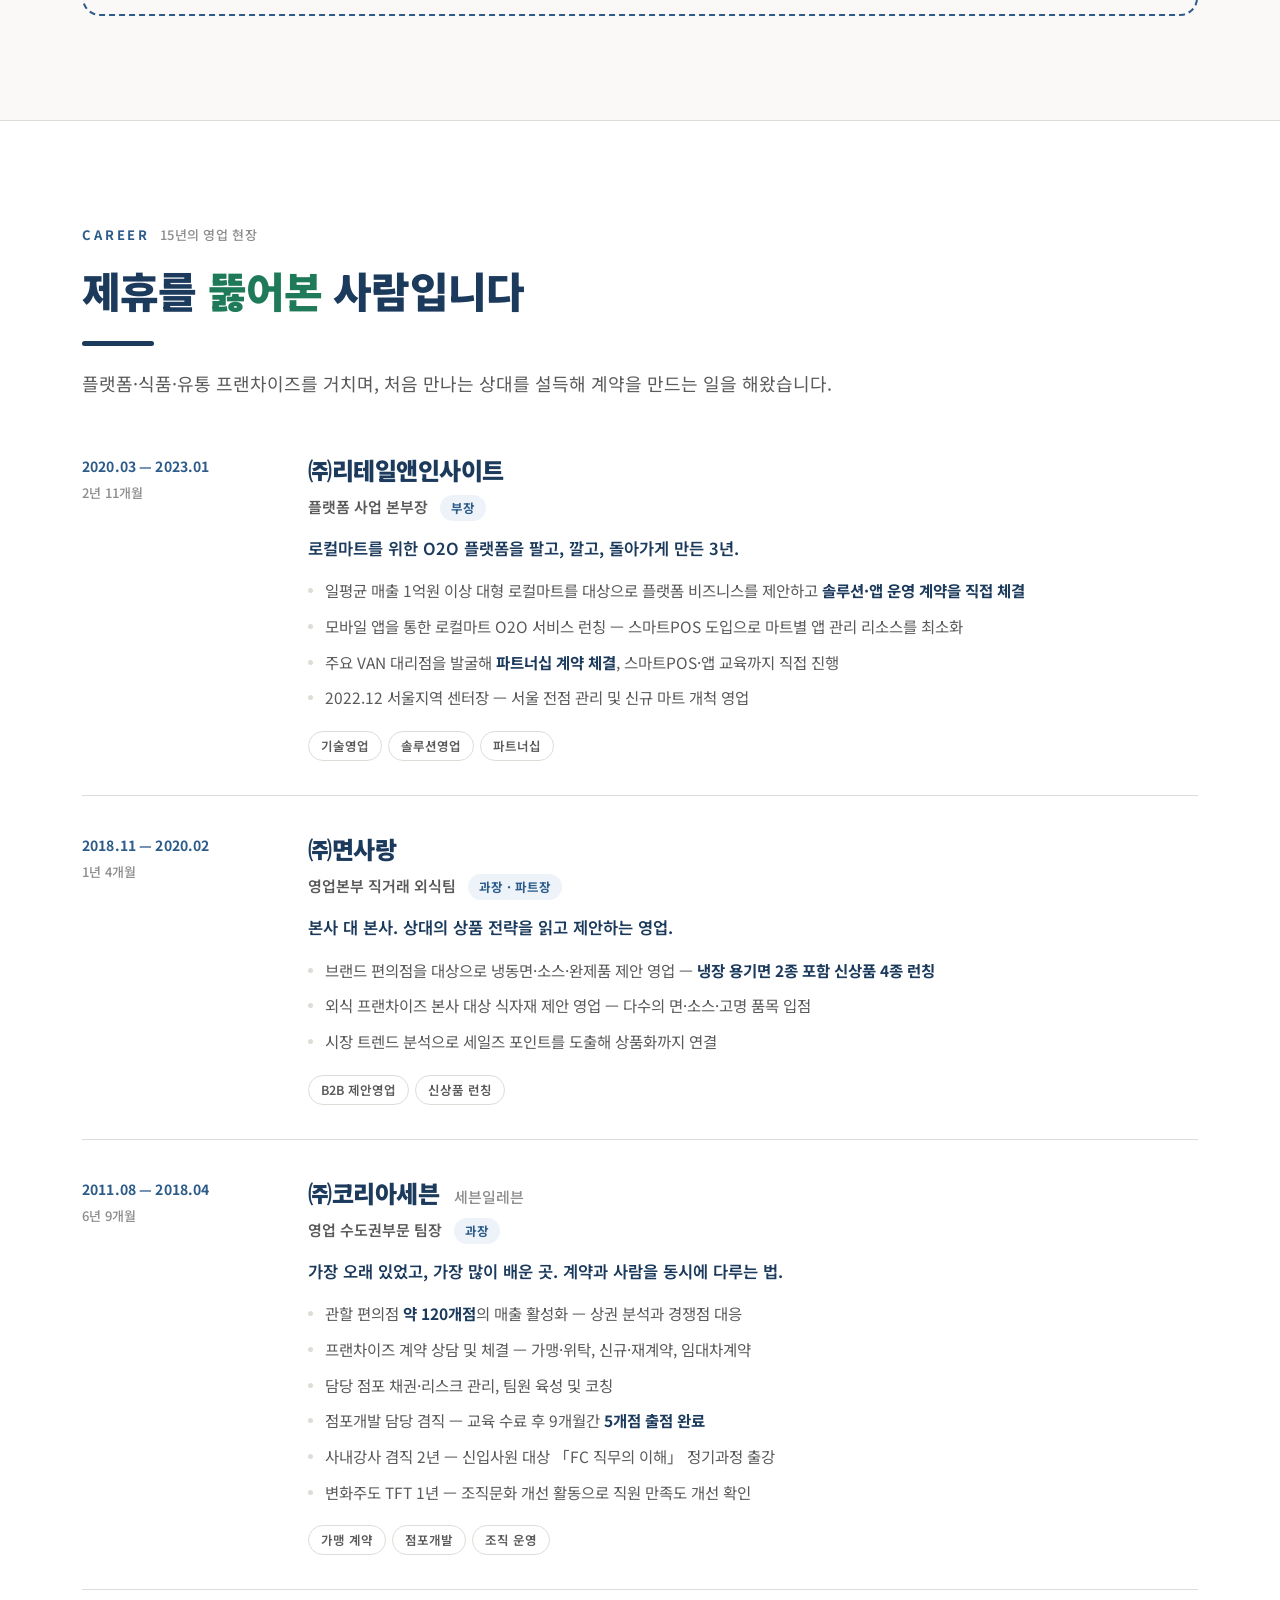
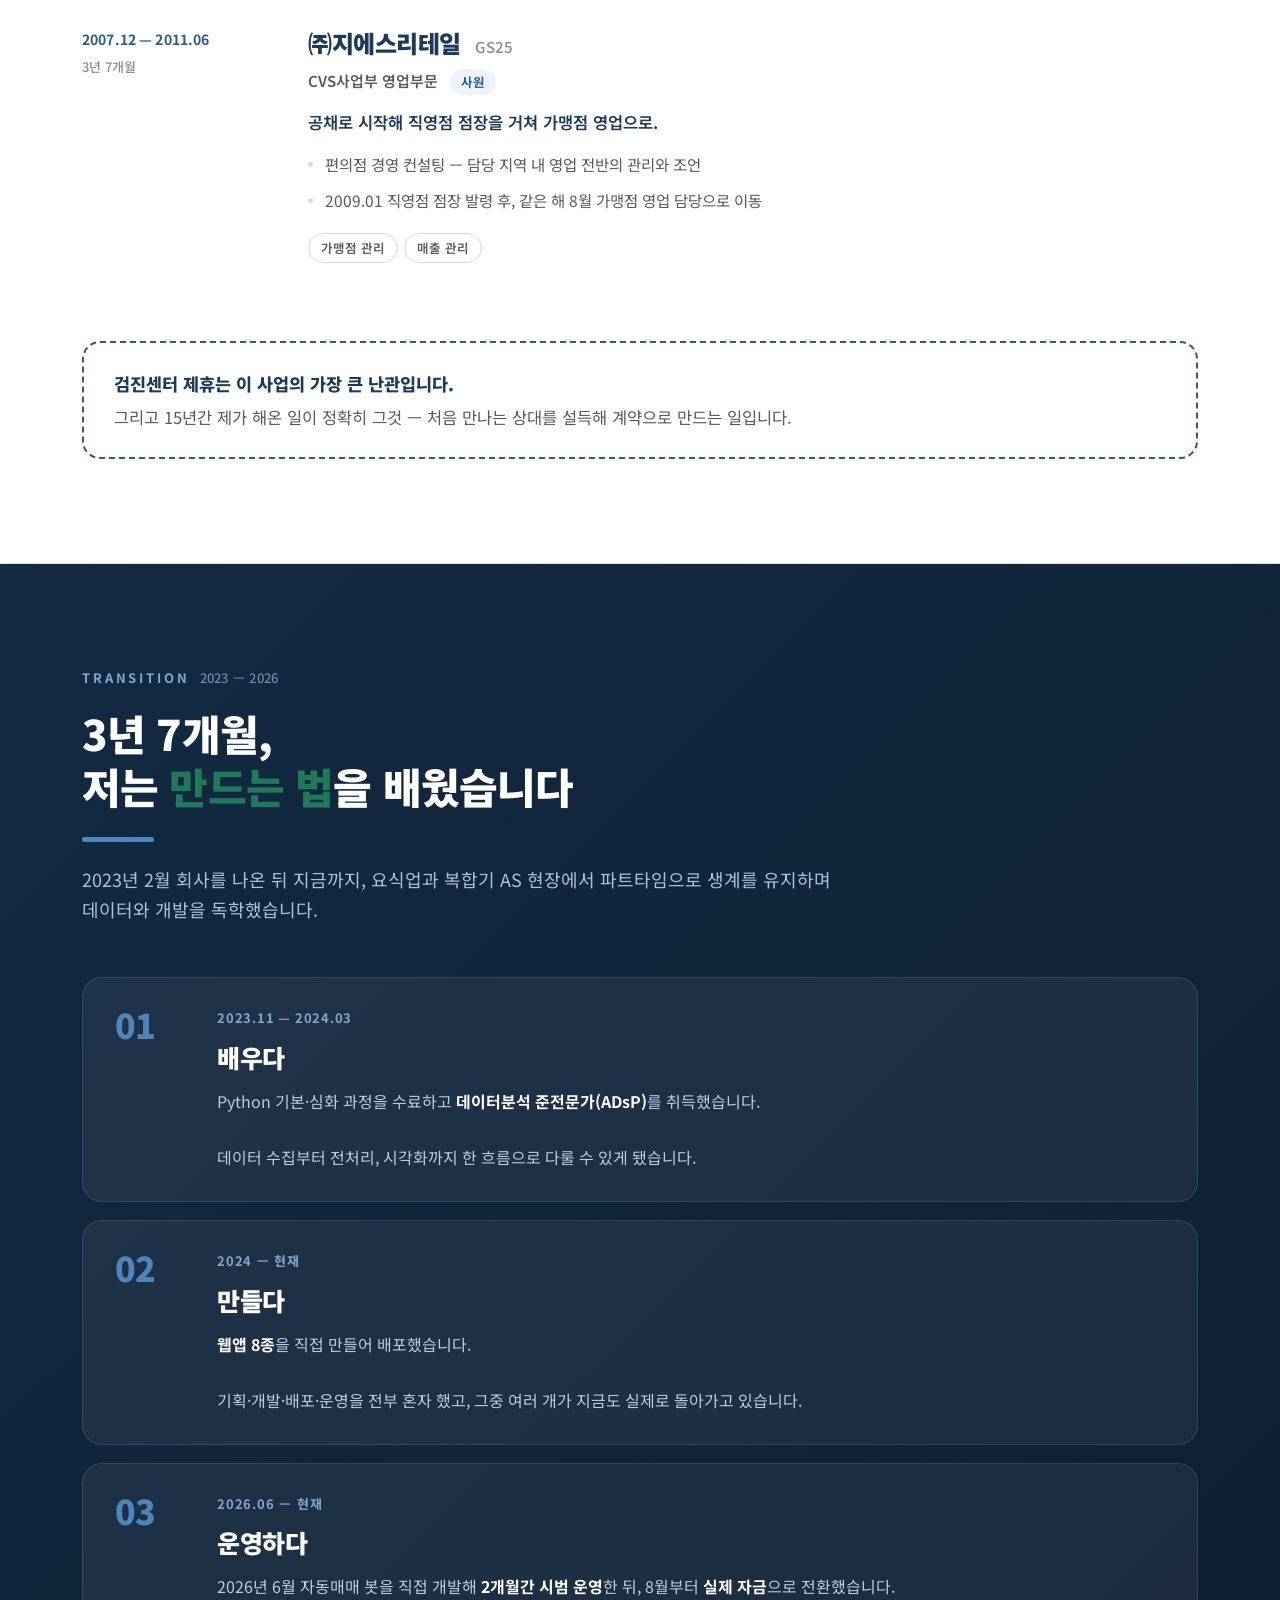
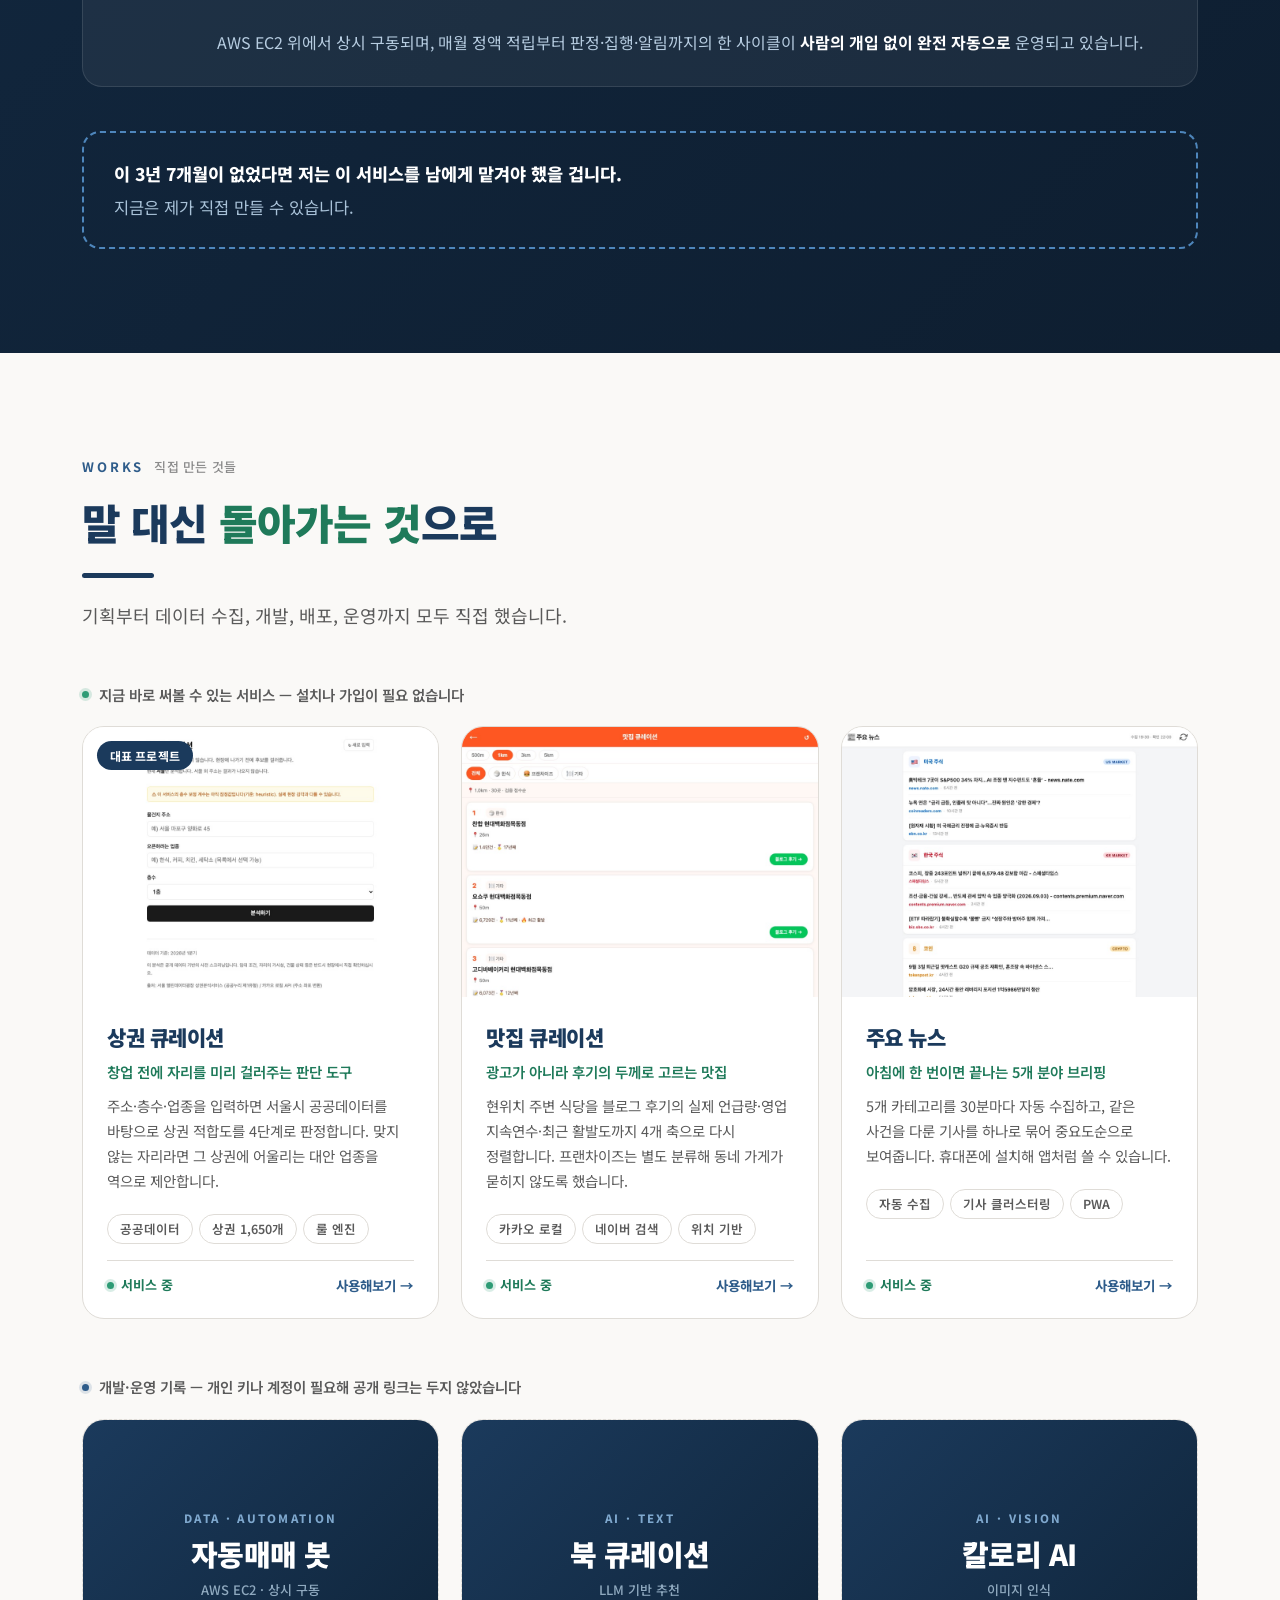
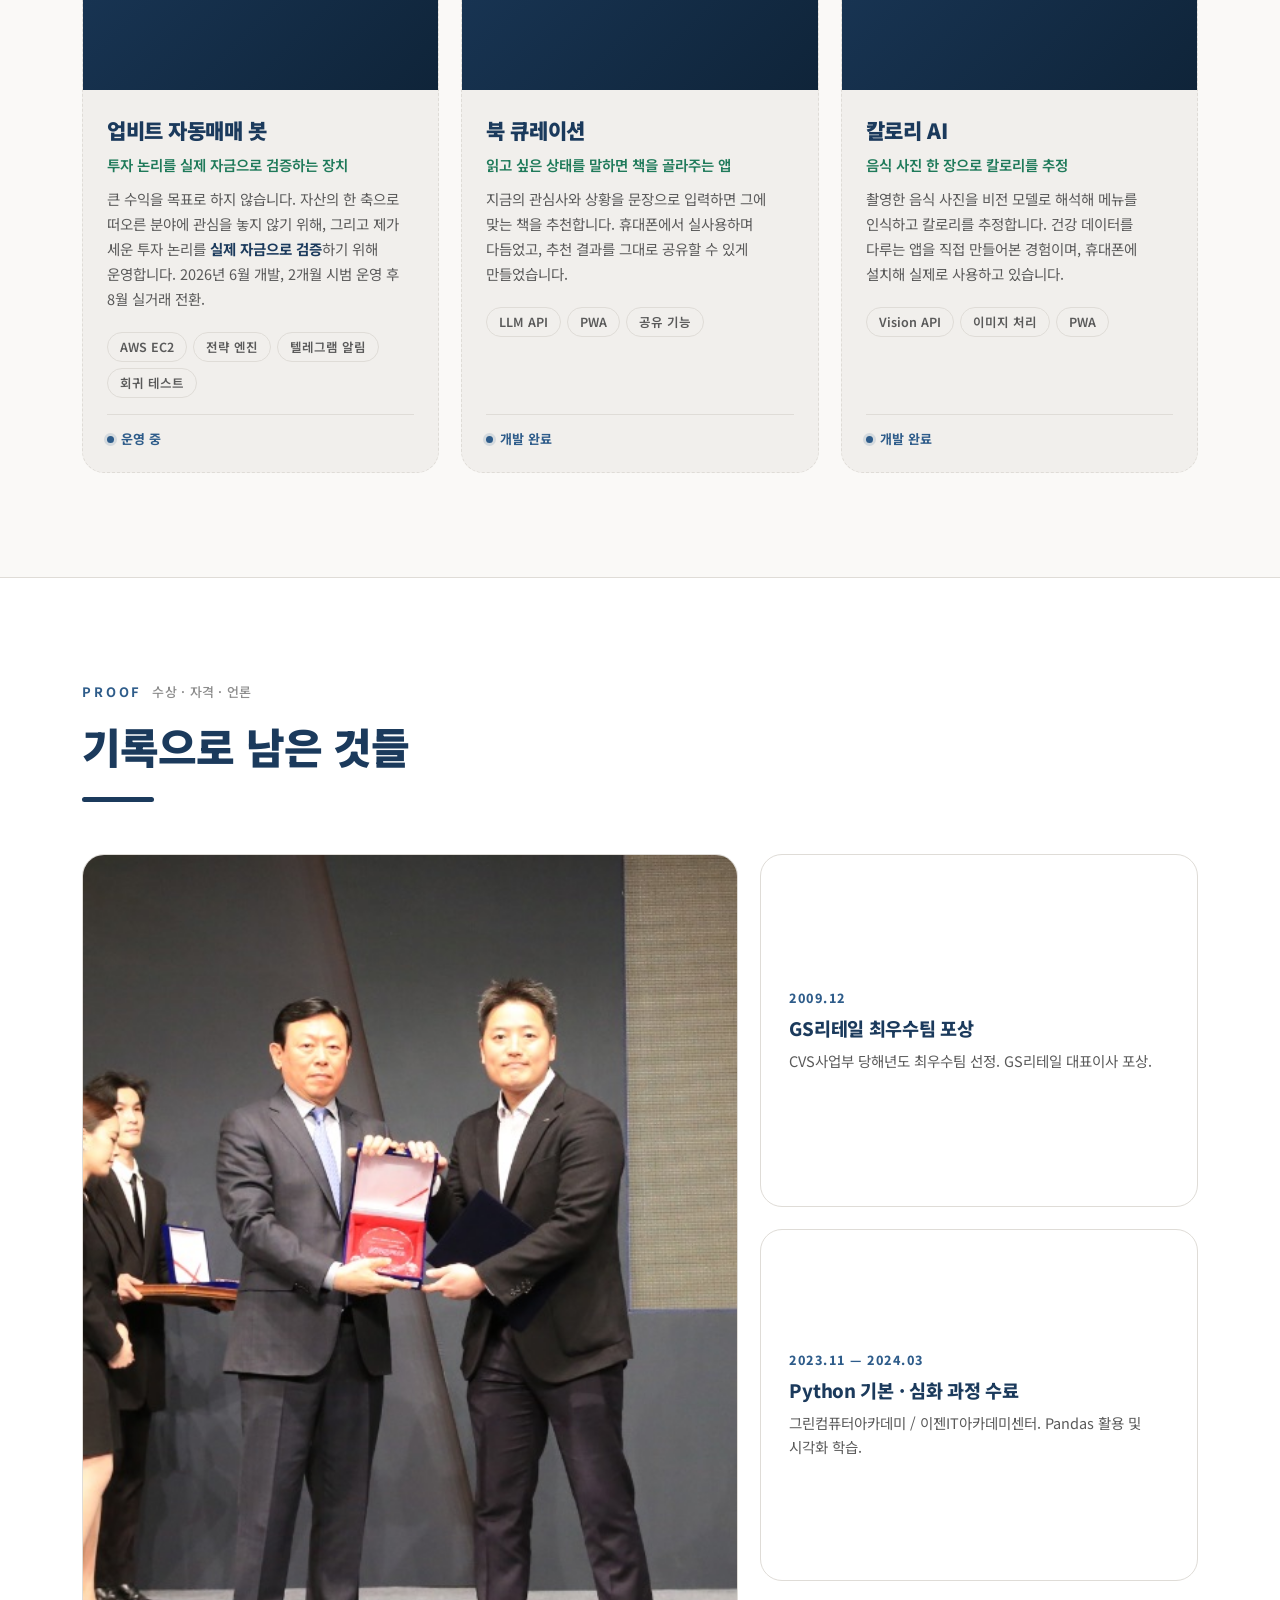
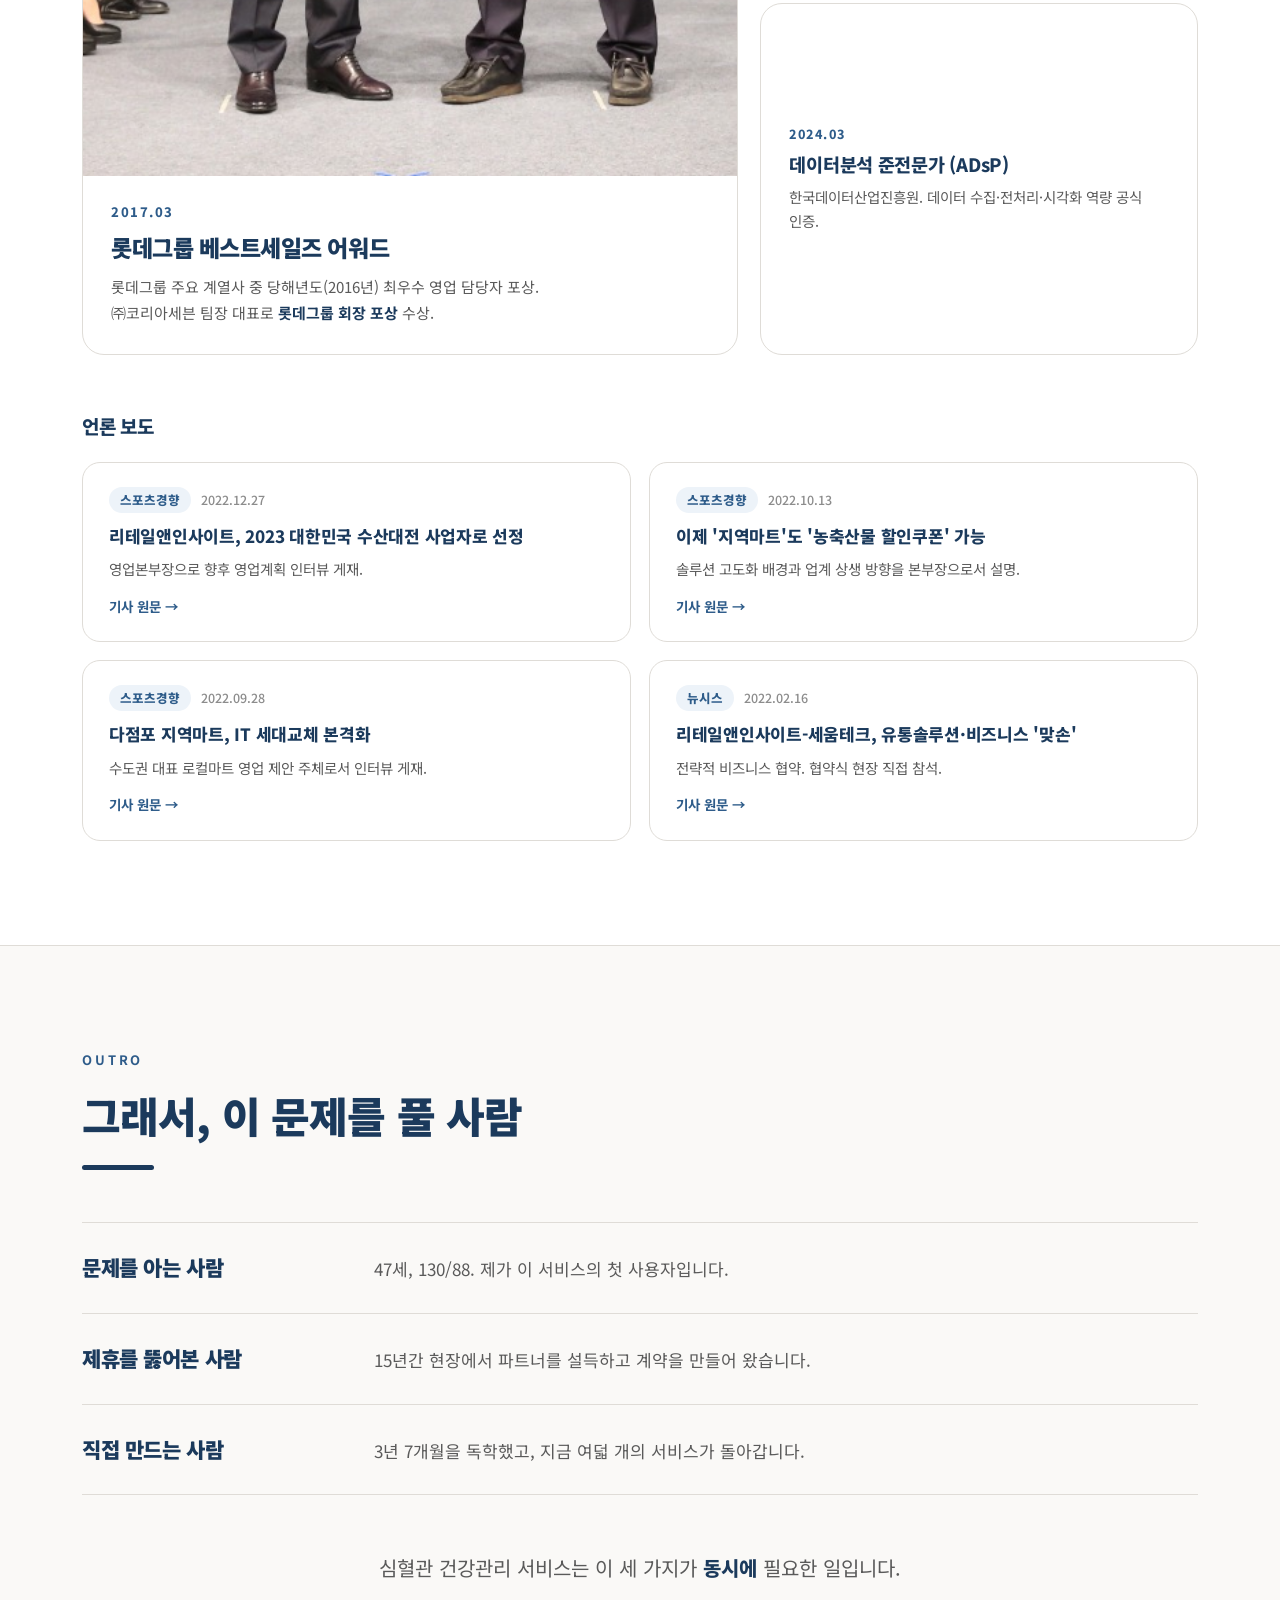
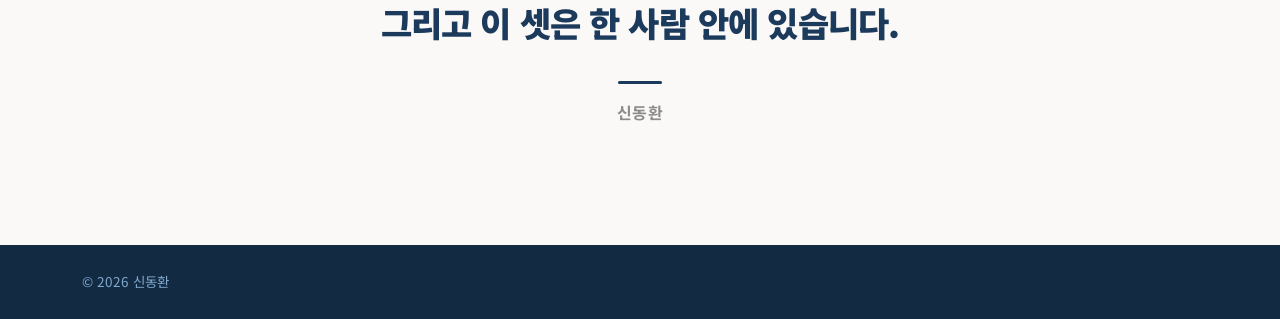
==== commit 242d6057: "PROOF 섹션 카드 순서를 시간순으로 정정 Python 과정 수료(2023.11~2024.03)가 ADsP 취득(2024.03)보다 먼저 오도록 교체. 수료 후 자격 취득이라는 " ====
--- a/index.html
+++ b/index.html
@@ -11,7 +11,7 @@
 <link rel="preconnect" href="https://fonts.googleapis.com">
 <link rel="preconnect" href="https://fonts.gstatic.com" crossorigin>
 <link href="https://fonts.googleapis.com/css2?family=Noto+Sans+KR:wght@300;400;500;700;900&display=swap" rel="stylesheet">
-<link rel="stylesheet" href="style.css?v=20260910c">
+<link rel="stylesheet" href="style.css?v=20260910d">
 </head>
 <body>
 
@@ -363,14 +363,14 @@
           <p>CVS사업부 당해년도 최우수팀 선정. GS리테일 대표이사 포상.</p>
         </div>
         <div class="mini fade-up" style="transition-delay:.08s">
+          <div class="mini-year">2023.11 — 2024.03</div>
+          <h4>Python 기본 · 심화 과정 수료</h4>
+          <p>그린컴퓨터아카데미 / 이젠IT아카데미센터. Pandas 활용 및 시각화 학습.</p>
+        </div>
+        <div class="mini fade-up" style="transition-delay:.16s">
           <div class="mini-year">2024.03</div>
           <h4>데이터분석 준전문가 (ADsP)</h4>
           <p>한국데이터산업진흥원. 데이터 수집·전처리·시각화 역량 공식 인증.</p>
-        </div>
-        <div class="mini fade-up" style="transition-delay:.16s">
-          <div class="mini-year">2023.11 — 2024.03</div>
-          <h4>Python 기본 · 심화 과정 수료</h4>
-          <p>그린컴퓨터아카데미 / 이젠IT아카데미센터. Pandas 활용 및 시각화 학습.</p>
         </div>
       </div>
     </div>
@@ -441,6 +441,6 @@
   <div class="container">© 2026 신동환</div>
 </footer>
 
-<script src="script.js?v=20260910c"></script>
+<script src="script.js?v=20260910d"></script>
 </body>
 </html>
